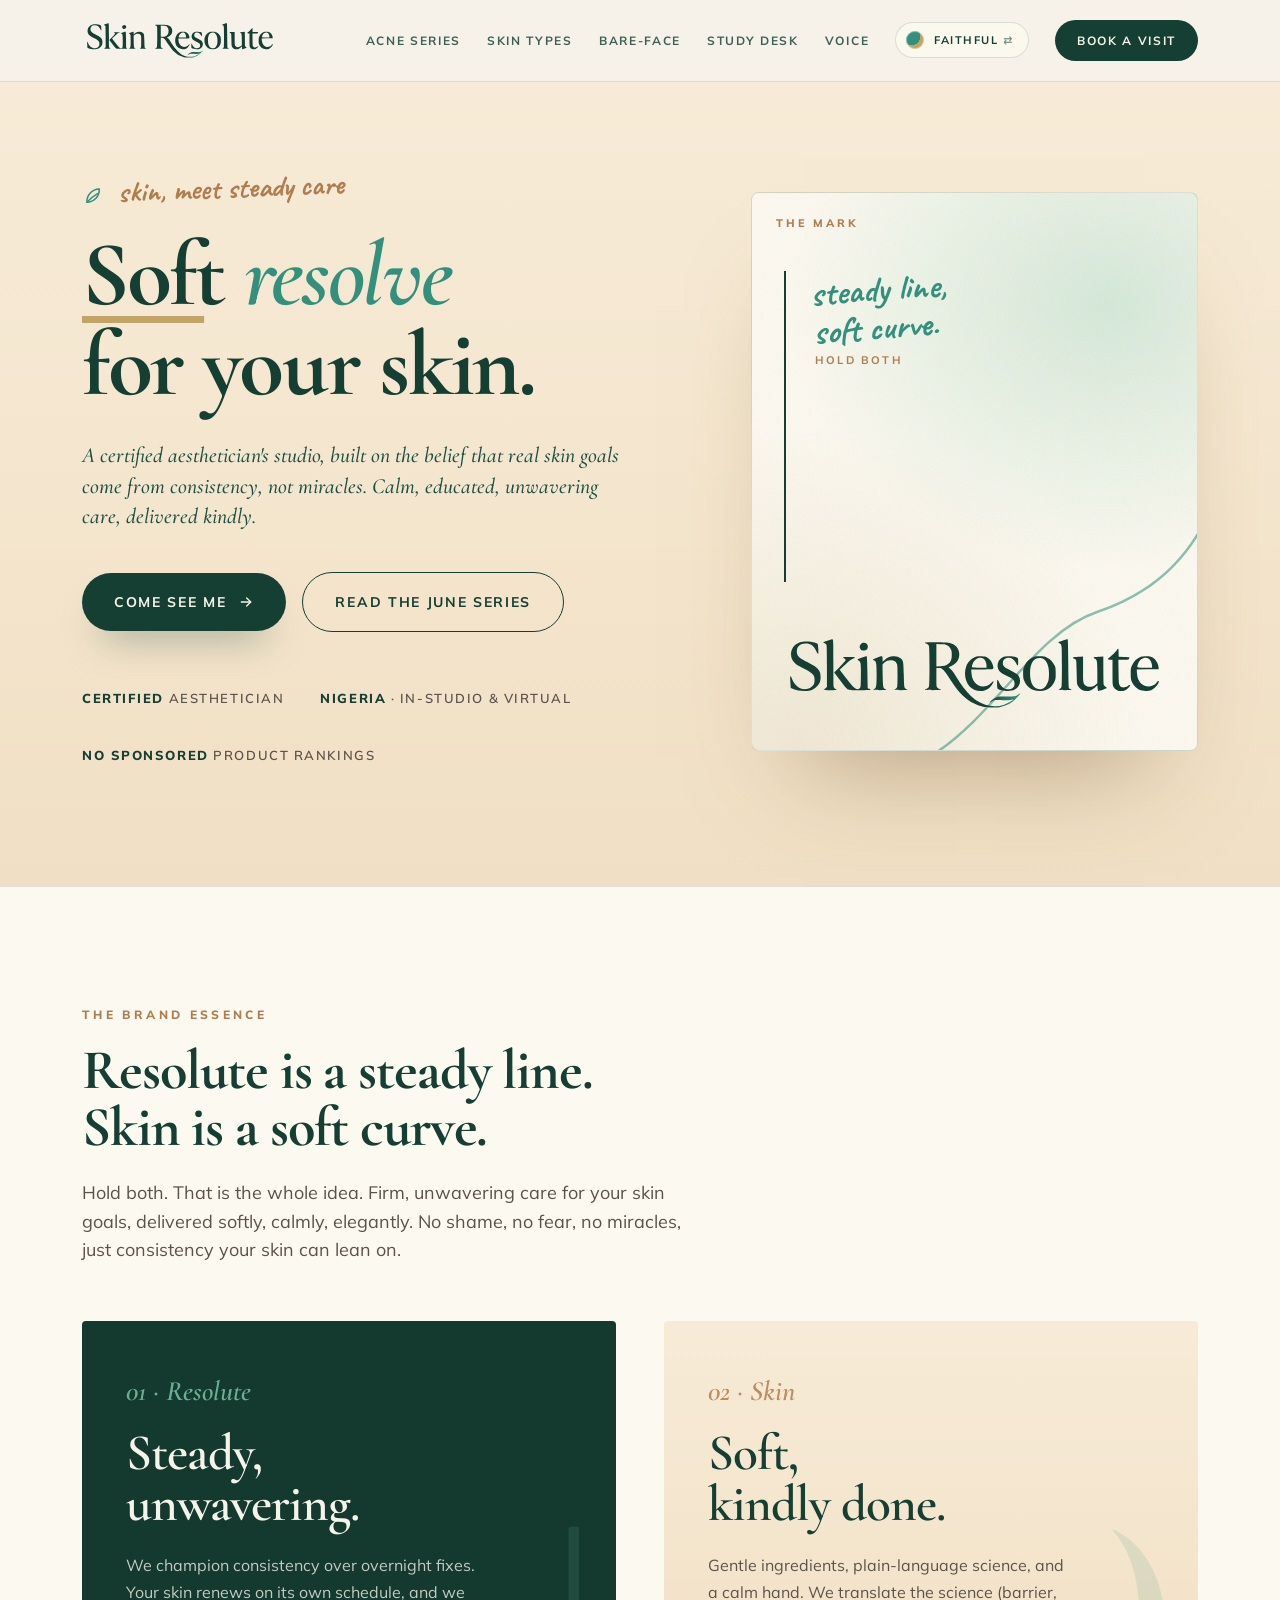
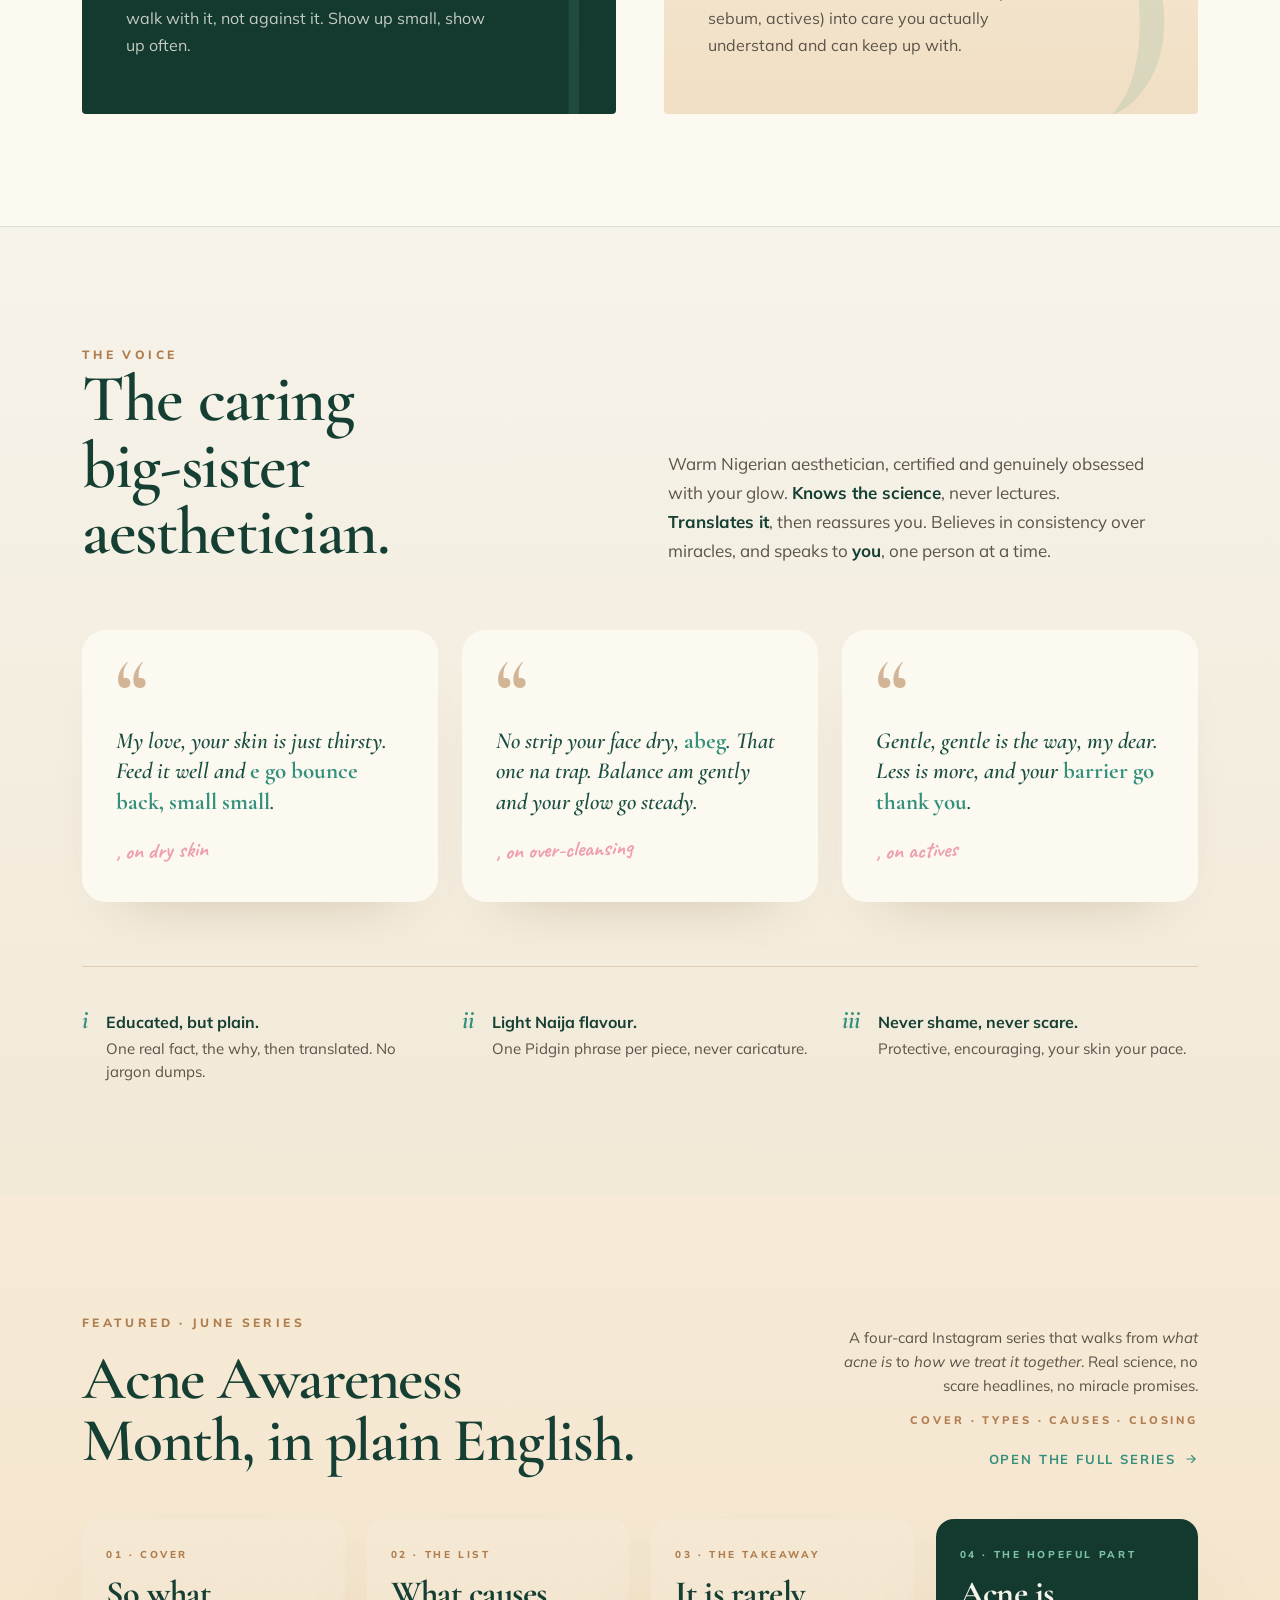
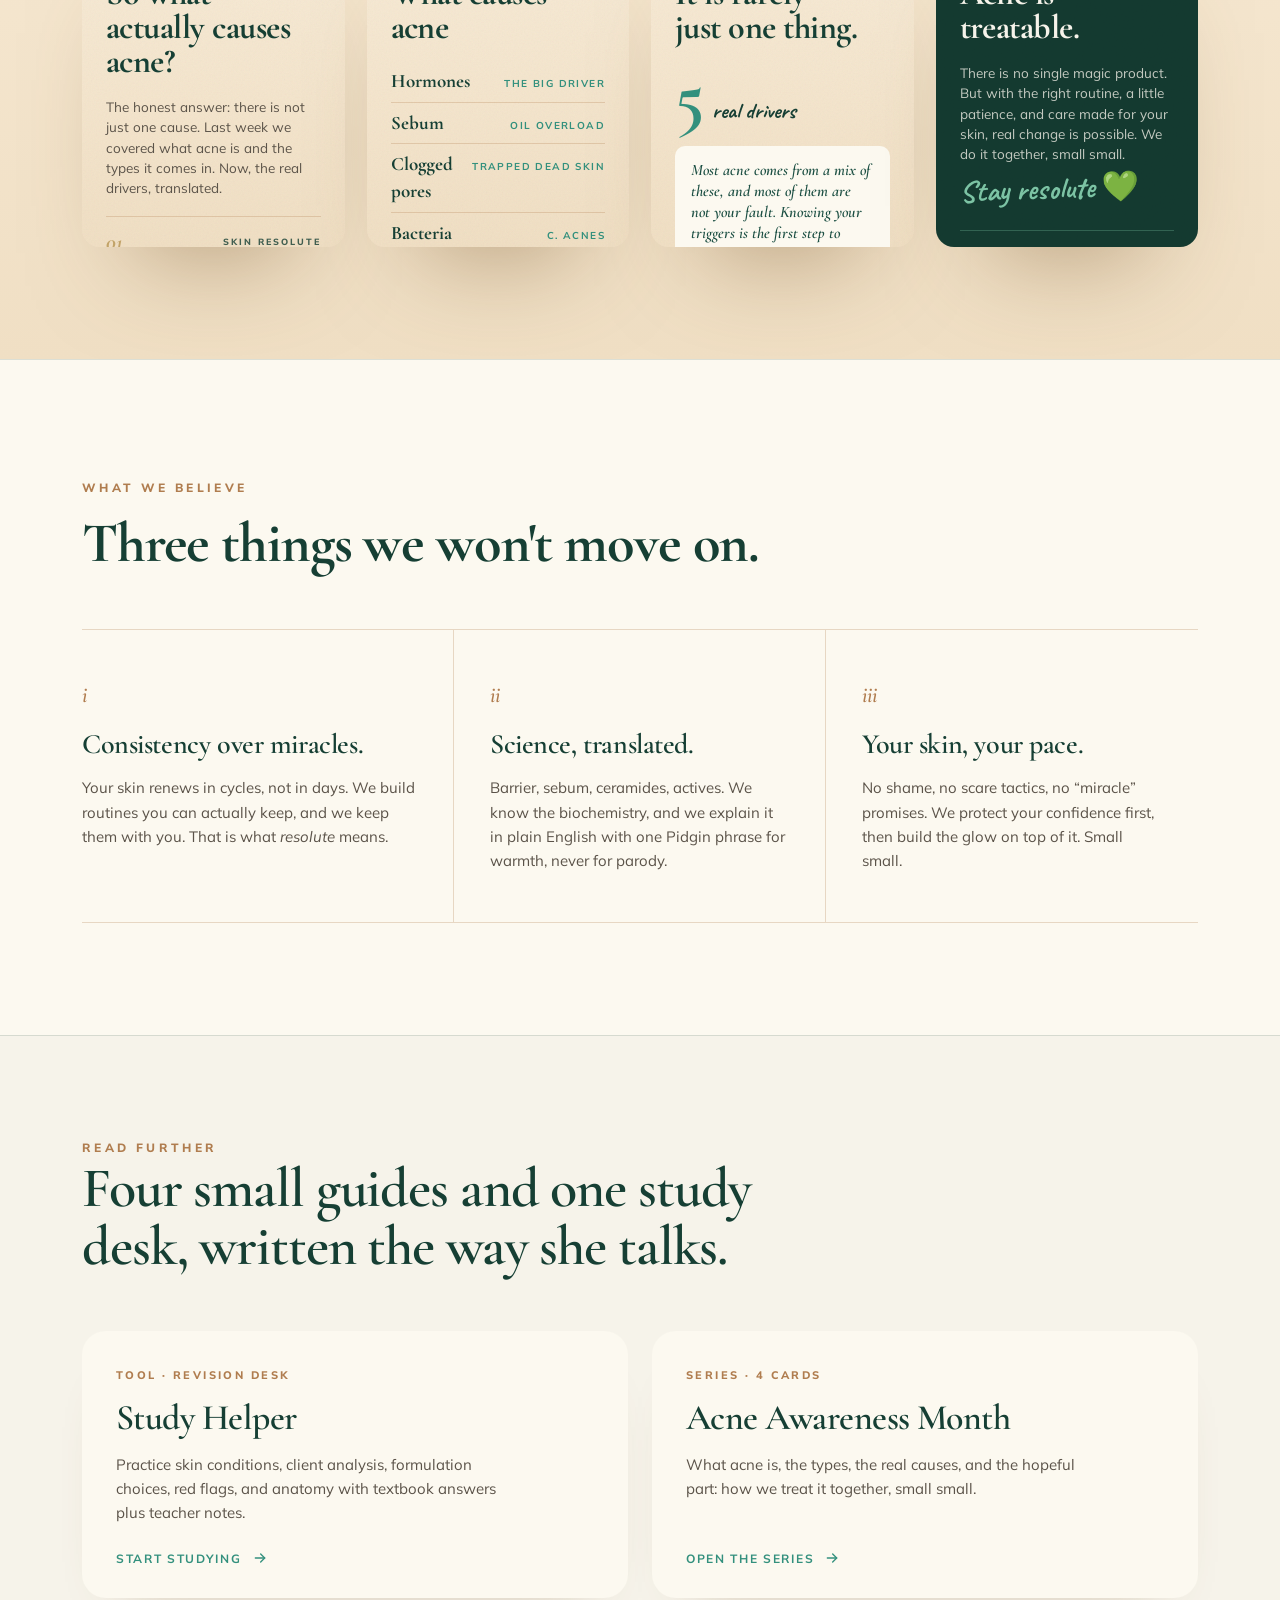
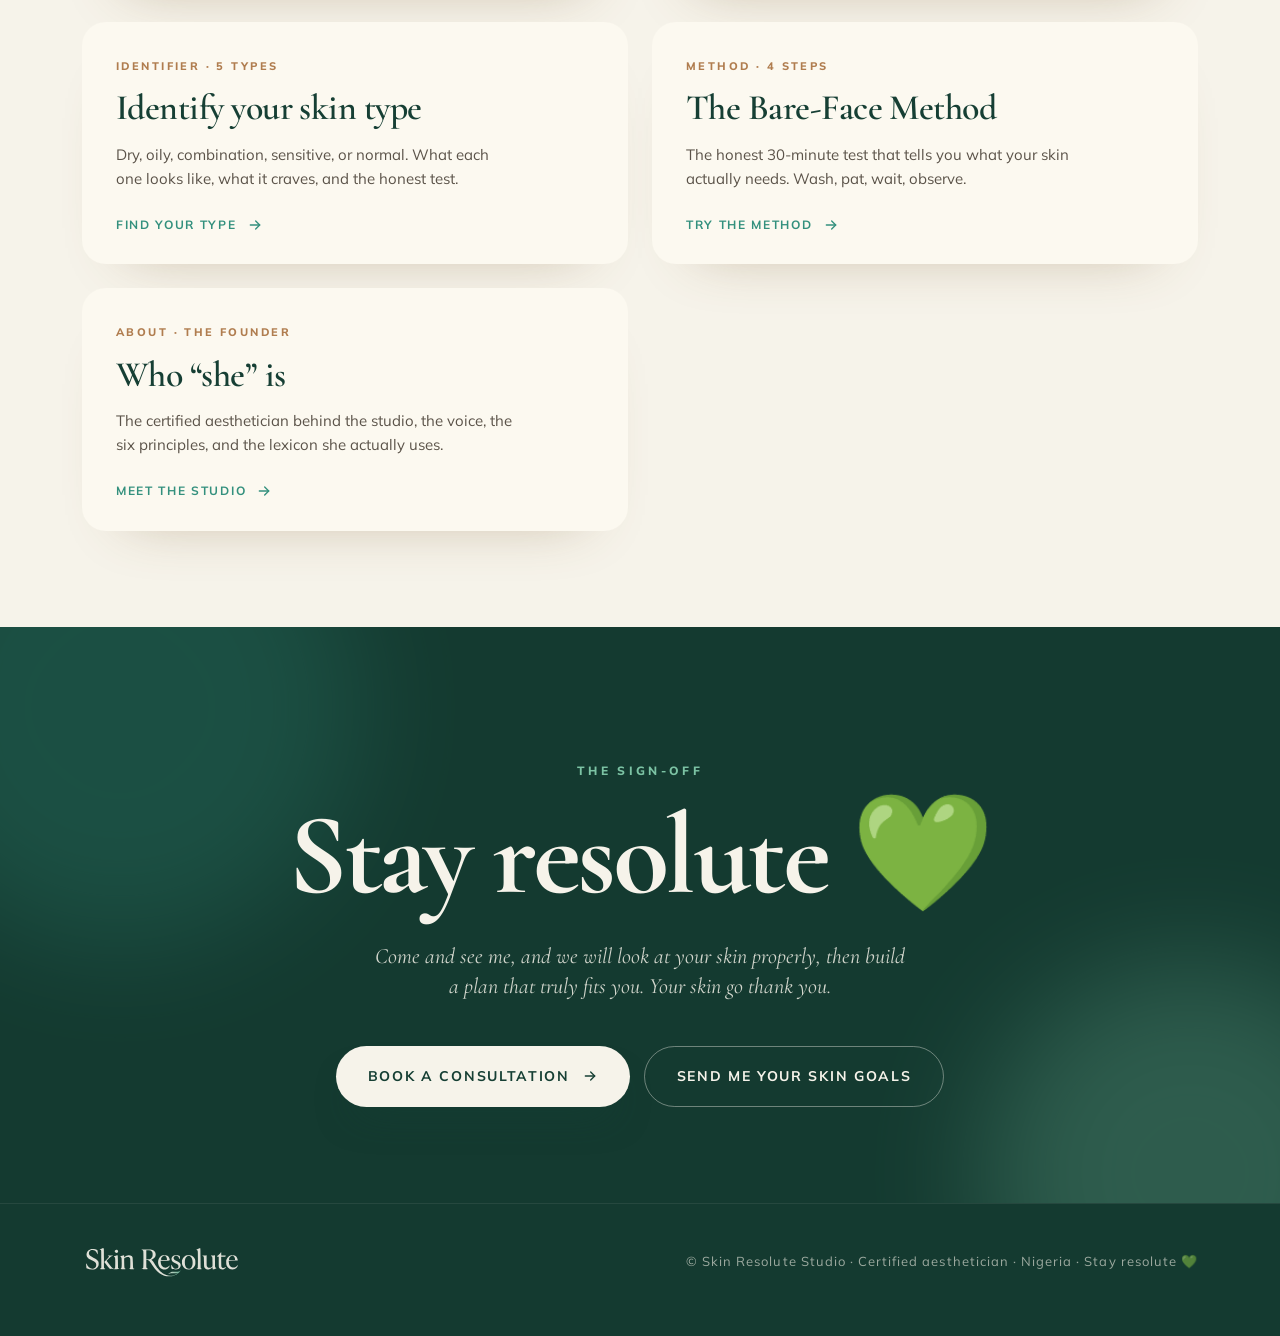
==== index.html @ fc34c2e7 "Initial commit: Skin Resolute site with study helper v2" ====
<!doctype html>
<html lang="en" data-mode="faithful">
<head>
<meta charset="utf-8" />
<meta name="viewport" content="width=device-width, initial-scale=1" />
<title>Skin Resolute — soft resolve for your skin</title>
<meta name="description" content="Skin Resolute is a certified aesthetician's studio: the honest, caring big-sister guide to your skin goals. Consistency over miracles, science translated plainly." />
<!-- No-flash mode restore — must run before paint -->
<script>(function(){try{var m=localStorage.getItem('sr:mode');if(m==='playful'||m==='faithful'){document.documentElement.setAttribute('data-mode',m);}}catch(e){}})();</script>
<link rel="preconnect" href="https://fonts.googleapis.com" />
<link rel="preconnect" href="https://fonts.gstatic.com" crossorigin />
<link href="https://fonts.googleapis.com/css2?family=Cormorant+Garamond:ital,wght@0,500;0,600;0,700;1,500;1,600&family=Mulish:wght@300;400;500;600;700;800&family=Caveat:wght@600;700&family=Quicksand:wght@400;500;600;700&display=swap" rel="stylesheet" />
<link rel="stylesheet" href="theme.css" />
<style>
  /* ============ INDEX — page-specific only ============ */
  .hero{
    padding: 96px 0 120px;
    background: var(--bg-grad);
    overflow: hidden;
  }
  .hero-grid{ display: grid; grid-template-columns: 1.15fr .85fr; gap: 64px; align-items: center; }

  .hero-kicker{
    display: inline-flex; align-items: center; gap: 14px;
    color: var(--accent-2);
    font-family: var(--font-hand); font-weight: 700; font-size: 30px;
    transform: rotate(-2deg); transform-origin: left center;
    margin-bottom: 22px; line-height: 1;
  }
  .hero-kicker .leaf{ display: inline-block; width: 22px; height: 22px; color: var(--accent); }
  .hero h1{
    font-size: clamp(54px, 7.2vw, 104px);
    line-height: .98; letter-spacing: -.025em; font-weight: 700;
  }
  .hero h1 .soft{ font-style: italic; font-weight: 600; color: var(--accent); }
  .hero h1 .line{ display: inline-block; position: relative; }
  .hero h1 .line::after{
    content:""; position: absolute; left: 0; right: 0; bottom: -.04em;
    height: .08em; background: var(--accent-3); transform: scaleX(.86); transform-origin: left;
  }
  .hero .lede{
    margin-top: 30px;
    font-family: var(--font-display); font-style: italic; font-weight: 500;
    font-size: clamp(20px, 1.7vw, 25px); line-height: 1.4;
    color: color-mix(in srgb, var(--fg) 80%, var(--accent));
    max-width: 540px;
  }
  .hero-cta-row{ display: flex; gap: 16px; align-items: center; margin-top: 40px; flex-wrap: wrap; }
  .hero-meta{ margin-top: 56px; display: flex; gap: 36px; align-items: baseline; flex-wrap: wrap; }
  .hero-meta .m{
    font-size: 13px; letter-spacing: .12em; text-transform: uppercase;
    color: var(--muted); font-weight: 600;
  }
  .hero-meta .m b{ color: var(--fg); font-weight: 800; }

  /* hero mark — composed typographic device */
  .hero-mark{
    position: relative; aspect-ratio: 4/5; border-radius: 8px;
    background:
      radial-gradient(120% 80% at 80% 20%, color-mix(in srgb, var(--mint) 30%, transparent), transparent 60%),
      radial-gradient(120% 90% at 10% 100%, color-mix(in srgb, var(--accent-3) 20%, transparent), transparent 65%),
      var(--surface);
    box-shadow: var(--shadow-card);
    overflow: hidden;
    border: 1px solid var(--line);
  }
  .hero-mark .grain-layer{
    position: absolute; inset: 0; opacity: .07; mix-blend-mode: multiply;
    background-image: url("data:image/svg+xml;utf8,<svg xmlns='http://www.w3.org/2000/svg' width='220' height='220'><filter id='n'><feTurbulence type='fractalNoise' baseFrequency='0.9' numOctaves='2' stitchTiles='stitch'/></filter><rect width='220' height='220' filter='url(%23n)'/></svg>");
    background-size: 320px 320px;
  }
  .hero-mark .corner-tag{
    position: absolute; top: 22px; left: 24px;
    font-family: var(--font-body-active); font-weight: 800;
    font-size: 11px; letter-spacing: .26em; text-transform: uppercase; color: var(--accent-2);
  }
  .hero-mark .wordmark{ position: absolute; left: 28px; right: 28px; bottom: 32px; }
  .hero-mark .wordmark svg{ width: 100%; height: auto; display: block; }
  .hero-mark .steady{
    position: absolute; left: 32px; top: 78px; bottom: 168px;
    width: 2px; background: var(--fg); transform-origin: top center;
  }
  .hero-mark .curve{
    position: absolute; right: -40px; top: 50%;
    width: 320px; height: 320px; color: var(--accent); opacity: .55;
  }
  .hero-mark .curve svg{ width: 100%; height: 100%; display: block; }
  .hero-mark .pin{
    position: absolute; top: 78px; left: 60px;
    font-family: var(--font-hand); font-weight: 700; font-size: 36px;
    color: var(--accent); transform: rotate(-4deg); line-height: 1.05; max-width: 220px;
  }
  .hero-mark .pin small{
    display: block;
    font-family: var(--font-body-active); font-weight: 700;
    font-size: 11px; letter-spacing: .2em; text-transform: uppercase;
    color: var(--accent-2); transform: rotate(4deg); margin-top: 8px;
  }

  /* Essence / Soft resolve */
  .resolve{ background: var(--surface); border-top: 1px solid var(--line); border-bottom: 1px solid var(--line); }
  .resolve-grid{ display: grid; grid-template-columns: 1fr 1fr; gap: 48px; margin-top: 56px; }
  .resolve-card{ padding: 48px 44px 56px; border-radius: 4px; position: relative; overflow: hidden; }
  .resolve-card.r-steady{ background: var(--dark); color: var(--bg); }
  .resolve-card.r-soft{ background: var(--bg-grad); color: var(--fg); }
  .resolve-card .num{
    font-family: var(--font-display); font-weight: 600; font-style: italic;
    font-size: 28px; opacity: .85;
  }
  .resolve-card.r-steady .num{ color: var(--mint); }
  .resolve-card.r-soft .num{ color: var(--accent-2); }
  .resolve-card h3{ margin-top: 14px; font-size: clamp(40px, 4vw, 56px); line-height: 1; letter-spacing: -.02em; }
  .resolve-card.r-steady h3{ color: var(--bg); }
  .resolve-card.r-soft h3{ color: var(--fg); }
  .resolve-card p{ margin-top: 22px; font-size: 16px; line-height: 1.65; max-width: 36ch; }
  .resolve-card.r-steady p{ color: color-mix(in srgb, var(--bg) 78%, transparent); }
  .resolve-card.r-soft p{ color: var(--muted); }
  .resolve-card .glyph{
    position: absolute; right: 24px; bottom: 18px;
    font-family: var(--font-display); font-weight: 700;
    font-size: 220px; line-height: .7; opacity: .12;
  }
  .resolve-card.r-steady .glyph{ color: var(--mint); }
  .resolve-card.r-soft .glyph{ color: var(--accent); }

  /* Voice */
  .voice{ background: linear-gradient(180deg, var(--bg) 0%, var(--surface-2) 100%); }
  .voice-head{ display: grid; grid-template-columns: 1fr 1fr; gap: 56px; align-items: end; margin-bottom: 64px; }
  .voice-head h2{ font-size: clamp(40px, 5.2vw, 72px); line-height: 1.0; letter-spacing: -.02em; }
  .voice-head .who{ font-size: 17px; line-height: 1.7; color: var(--muted); max-width: 480px; }
  .voice-head .who b{ color: var(--fg); font-weight: 700; }

  .voice-samples{ display: grid; grid-template-columns: repeat(3, 1fr); gap: 24px; }
  .vcard{
    background: var(--surface); border-radius: var(--radius-l);
    padding: 38px 34px 32px;
    box-shadow: var(--shadow-soft);
    position: relative;
    display: flex; flex-direction: column; gap: 18px;
    min-height: 230px;
  }
  .vcard .qmark{
    font-family: var(--font-display); font-weight: 700;
    font-size: 88px; line-height: .5; height: 40px;
    color: var(--accent-2); opacity: .55;
  }
  .vcard .quote{
    font-family: var(--font-display); font-style: italic; font-weight: 600;
    font-size: 23px; line-height: 1.32;
    color: color-mix(in srgb, var(--fg) 80%, var(--accent));
  }
  .vcard .pidgin{ color: var(--accent); font-style: normal; font-weight: 700; }
  .vcard .who-at{
    font-family: var(--font-hand); font-weight: 700; font-size: 22px;
    color: var(--rose); margin-top: auto;
    transform: rotate(-2deg); transform-origin: left center; display: inline-block;
  }

  .voice-principles{
    margin-top: 64px;
    display: grid; grid-template-columns: repeat(3, 1fr); gap: 24px;
    padding-top: 40px; border-top: 1px solid var(--line-warm);
  }
  .vp{ display: flex; gap: 18px; align-items: baseline; }
  .vp .n{
    font-family: var(--font-display); font-weight: 700; font-style: italic;
    font-size: 26px; color: var(--accent); line-height: 1; flex: none;
  }
  .vp .t{ font-size: 15px; line-height: 1.5; color: var(--muted); }
  .vp .t b{ color: var(--fg); font-weight: 700; display: block; margin-bottom: 4px; font-size: 16px; }

  /* Featured series */
  .series{ background: var(--bg-grad); }
  .series-head{ display: flex; justify-content: space-between; align-items: end; gap: 32px; margin-bottom: 48px; flex-wrap: wrap; }
  .series-head .left h2{ font-size: clamp(38px, 4.8vw, 64px); line-height: 1; letter-spacing: -.02em; margin-top: 14px; }
  .series-head .right{ max-width: 380px; text-align: right; }
  .series-head .right p{ font-size: 15px; line-height: 1.6; color: var(--muted); }
  .series-head .right .tag{
    display: inline-block; margin-top: 14px;
    font-family: var(--font-body-active); font-weight: 800;
    font-size: 11px; letter-spacing: .26em; text-transform: uppercase; color: var(--accent-2);
  }
  .series-head .right .cta-link{
    display: inline-flex; align-items: center; gap: 8px;
    margin-top: 18px;
    color: var(--accent); font-weight: 700; font-size: 13px;
    letter-spacing: .14em; text-transform: uppercase;
  }
  .series-head .right .cta-link svg{ width: 14px; height: 14px; }

  .series-rail{ display: grid; grid-template-columns: repeat(4, 1fr); gap: 22px; }
  .pcard{
    aspect-ratio: 4/5;
    border-radius: var(--radius-card); overflow: hidden; position: relative;
    box-shadow: var(--shadow-card);
    background: var(--bg-grad);
    display: flex; flex-direction: column;
    padding: 28px 24px 24px;
    transition: transform .25s ease, box-shadow .25s ease;
  }
  .pcard:hover{ transform: translateY(-4px); }
  .pcard .grain-layer{
    position: absolute; inset: 0; opacity: .06; mix-blend-mode: multiply;
    background-image: url("data:image/svg+xml;utf8,<svg xmlns='http://www.w3.org/2000/svg' width='220' height='220'><filter id='n'><feTurbulence type='fractalNoise' baseFrequency='0.8' numOctaves='2' stitchTiles='stitch'/></filter><rect width='220' height='220' filter='url(%23n)'/></svg>");
    background-size: 280px 280px; pointer-events: none;
  }
  .pcard .p-eyebrow{
    font-family: var(--font-body-active); font-weight: 800;
    font-size: 10px; letter-spacing: .26em; text-transform: uppercase; color: var(--accent-2);
    position: relative;
  }
  .pcard .p-title{
    font-family: var(--font-display); font-weight: 700;
    font-size: 34px; line-height: 1.0; color: var(--fg);
    margin-top: 14px; letter-spacing: -.015em; position: relative;
  }
  .pcard .p-body{
    font-family: var(--font-body-active); font-weight: 400;
    font-size: 13.5px; line-height: 1.5; color: var(--muted);
    margin-top: 18px; position: relative; flex: 1;
  }
  .pcard .p-list{ list-style: none; padding: 0; margin: 16px 0 0; position: relative; }
  .pcard .p-list li{
    font-family: var(--font-display); font-weight: 700;
    font-size: 19px; line-height: 1.4; color: var(--fg);
    padding: 7px 0; border-bottom: 1px solid var(--line-warm);
    display: flex; justify-content: space-between; align-items: baseline; gap: 8px;
  }
  .pcard .p-list li:last-child{ border-bottom: 0; }
  .pcard .p-list li small{
    font-family: var(--font-body-active); font-weight: 700;
    font-size: 10px; letter-spacing: .14em; text-transform: uppercase;
    color: var(--accent); white-space: nowrap;
  }
  .pcard .p-foot{
    margin-top: 18px; padding-top: 14px; border-top: 1px solid var(--line-warm);
    display: flex; justify-content: space-between; align-items: center;
    position: relative; gap: 8px;
  }
  .pcard .p-foot .num{
    font-family: var(--font-display); font-weight: 700; font-style: italic;
    font-size: 22px; color: var(--accent-3); line-height: 1;
  }
  .pcard .p-foot .brand-mini{
    font-family: var(--font-body-active); font-weight: 800;
    font-size: 9px; letter-spacing: .22em; text-transform: uppercase;
    color: var(--fg); opacity: .8;
  }
  .pcard.p-stat .p-stat-row{ display: flex; align-items: baseline; gap: 10px; margin-top: 18px; position: relative; }
  .pcard.p-stat .p-big{
    font-family: var(--font-display); font-weight: 700;
    font-size: 72px; line-height: .9; color: var(--accent); letter-spacing: -.03em;
  }
  .pcard.p-stat .p-unit{
    font-family: var(--font-hand); font-weight: 700; font-size: 22px;
    color: var(--fg); line-height: 1;
  }
  .pcard.p-stat .p-quote{
    margin-top: 18px; background: var(--surface); border-radius: 10px; padding: 14px 16px;
    font-family: var(--font-display); font-style: italic; font-weight: 600;
    font-size: 16px; line-height: 1.32;
    color: color-mix(in srgb, var(--fg) 80%, var(--accent));
    position: relative;
  }
  .pcard.p-close{ background: var(--dark); color: var(--bg); }
  .pcard.p-close .p-eyebrow{ color: var(--mint); }
  .pcard.p-close .p-title{ color: var(--bg); }
  .pcard.p-close .p-body{ color: color-mix(in srgb, var(--bg) 78%, transparent); }
  .pcard.p-close .p-hand{
    margin-top: auto; font-family: var(--font-hand); font-weight: 700;
    font-size: 30px; color: var(--mint);
    transform: rotate(-2deg); display: inline-block;
  }
  .pcard.p-close .p-foot{ border-top-color: color-mix(in srgb, var(--mint) 30%, transparent); }
  .pcard.p-close .p-foot .brand-mini{ color: var(--bg); opacity: .9; }
  .pcard.p-close .p-foot .num{ color: var(--mint); }

  .series-cta{
    margin-top: 48px;
    display: flex; justify-content: space-between; align-items: center; gap: 24px; flex-wrap: wrap;
  }
  .series-cta p{
    font-family: var(--font-display); font-style: italic; font-size: 19px;
    color: color-mix(in srgb, var(--fg) 80%, var(--accent));
    max-width: 540px;
  }

  /* Beliefs */
  .beliefs{ background: var(--surface); border-top: 1px solid var(--line); }
  .beliefs-grid{
    display: grid; grid-template-columns: repeat(3, 1fr); gap: 0;
    margin-top: 48px; border-top: 1px solid var(--line-warm);
  }
  .belief{ padding: 48px 36px 48px 0; border-bottom: 1px solid var(--line-warm); position: relative; }
  .belief:not(:last-child){ border-right: 1px solid var(--line-warm); padding-right: 36px; }
  .belief:not(:first-child){ padding-left: 36px; }
  .belief .bn{
    font-family: var(--font-display); font-weight: 600; font-style: italic;
    font-size: 22px; color: var(--accent-2);
  }
  .belief h3{ margin-top: 16px; font-size: 28px; line-height: 1.12; letter-spacing: -.015em; }
  .belief p{ margin-top: 16px; font-size: 15px; line-height: 1.62; color: var(--muted); }

  /* Series detail links — the multi-page nav CTA at the bottom */
  .detail-links{
    background: var(--bg);
    border-top: 1px solid var(--line);
    padding: 96px 0;
  }
  .detail-links h2{
    font-size: clamp(36px, 4.4vw, 56px);
    line-height: 1.04; letter-spacing: -.02em;
    max-width: 720px;
  }
  .detail-grid{
    display: grid; grid-template-columns: repeat(2, 1fr);
    gap: 24px; margin-top: 56px;
  }
  .dlink{
    display: flex; flex-direction: column;
    padding: 36px 34px 30px;
    background: var(--surface);
    border-radius: var(--radius-l);
    box-shadow: var(--shadow-soft);
    position: relative;
    transition: transform .2s, box-shadow .2s;
  }
  .dlink:hover{ transform: translateY(-3px); box-shadow: var(--shadow-card); }
  .dlink .d-eyebrow{
    font-family: var(--font-body-active); font-weight: 800;
    font-size: 11px; letter-spacing: .22em; text-transform: uppercase;
    color: var(--accent-2);
  }
  .dlink h3{
    margin-top: 14px;
    font-size: clamp(28px, 2.8vw, 38px);
    line-height: 1.05; letter-spacing: -.015em;
  }
  .dlink p{
    margin-top: 16px;
    font-size: 15px; line-height: 1.6;
    color: var(--muted); max-width: 44ch;
  }
  .dlink .arrow{
    margin-top: auto; padding-top: 24px;
    display: flex; align-items: center; gap: 10px;
    color: var(--accent); font-weight: 700;
    font-size: 12px; letter-spacing: .14em; text-transform: uppercase;
  }
  .dlink .arrow svg{ width: 16px; height: 16px; transition: transform .2s; }
  .dlink:hover .arrow svg{ transform: translateX(4px); }

  @media (max-width: 980px){
    .hero-grid{ grid-template-columns: 1fr; gap: 48px; }
    .hero-mark{ max-width: 480px; }
    .voice-head{ grid-template-columns: 1fr; gap: 28px; }
    .voice-samples{ grid-template-columns: 1fr; }
    .voice-principles{ grid-template-columns: 1fr; gap: 18px; }
    .series-rail{ grid-template-columns: repeat(2, 1fr); }
    .beliefs-grid{ grid-template-columns: 1fr; }
    .belief:not(:last-child){ border-right: 0; border-bottom: 1px solid var(--line-warm); padding-right: 0; }
    .belief:not(:first-child){ padding-left: 0; }
    .resolve-grid{ grid-template-columns: 1fr; gap: 24px; }
    .detail-grid{ grid-template-columns: 1fr; }
  }
  @media (max-width: 620px){
    .hero{ padding: 64px 0 80px; }
    .hero-meta{ gap: 18px; }
    .series-rail{ grid-template-columns: 1fr; }
  }
</style>
</head>
<body>

<header class="top" data-od-id="top-bar">
  <div class="top-row">
    <a href="index.html" class="brand" id="nav-brand" aria-label="Skin Resolute — home"></a>
    <nav class="links" aria-label="Primary">
      <a href="acne-awareness.html">Acne Series</a>
      <a href="skin-types.html">Skin Types</a>
      <a href="bare-face-method.html">Bare-Face</a>
      <a href="study-helper-v2.html">Study Desk</a>
      <a href="voice.html">Voice</a>
      <button type="button" class="mode-toggle" data-od-id="mode-toggle" aria-label="Reading in Faithful mode. Tap to switch.">
        <span class="swatch" aria-hidden="true"></span>
        <span class="label"></span>
      </button>
      <a href="#book" class="nav-cta">Book a visit</a>
    </nav>
  </div>
</header>

<main>

  <!-- ============ HERO ============ -->
  <section class="hero" data-od-id="hero">
    <div class="wrap">
      <div class="hero-grid">
        <div>
          <div class="hero-kicker">
            <span class="leaf" aria-hidden="true">
              <svg viewBox="0 0 24 24" fill="none" stroke="currentColor" stroke-width="1.6" stroke-linecap="round" stroke-linejoin="round">
                <path d="M5 19c0-8 6-14 14-14 0 8-6 14-14 14Z"/>
                <path d="M5 19c4-4 8-7 12-9"/>
              </svg>
            </span>
            skin, meet steady care
          </div>
          <h1>
            <span class="line">Soft</span>
            <span class="soft">resolve</span><br/>
            for your skin.
          </h1>
          <p class="lede">
            A certified aesthetician's studio, built on the belief that real skin
            goals come from consistency, not miracles. Calm, educated, unwavering
            care, delivered kindly.
          </p>
          <div class="hero-cta-row">
            <a href="#book" class="btn btn-primary" data-od-id="hero-cta-primary">
              Come see me
              <svg viewBox="0 0 24 24" fill="none" stroke="currentColor" stroke-width="2" stroke-linecap="round" stroke-linejoin="round"><path d="M5 12h14"/><path d="M13 6l6 6-6 6"/></svg>
            </a>
            <a href="acne-awareness.html" class="btn btn-ghost">Read the June series</a>
          </div>
          <div class="hero-meta">
            <span class="m"><b>Certified</b> aesthetician</span>
            <span class="m"><b>Nigeria</b> · in-studio &amp; virtual</span>
            <span class="m"><b>No sponsored</b> product rankings</span>
          </div>
        </div>

        <div class="hero-mark" data-od-id="hero-mark">
          <div class="grain-layer" aria-hidden="true"></div>
          <span class="corner-tag">The Mark</span>
          <div class="steady" aria-hidden="true"></div>
          <div class="curve" aria-hidden="true">
            <svg viewBox="0 0 320 320" fill="none">
              <path d="M20 280 C 80 240, 120 160, 180 140 S 280 80, 300 20"
                    stroke="currentColor" stroke-width="2.5" stroke-linecap="round"/>
              <circle cx="300" cy="20" r="6" fill="currentColor"/>
            </svg>
          </div>
          <div class="pin">
            steady line,<br/>soft curve.
            <small>hold both</small>
          </div>
          <div class="wordmark" id="hero-wordmark"></div>
        </div>
      </div>
    </div>
  </section>

  <!-- ============ ESSENCE ============ -->
  <section class="resolve" id="essence" data-od-id="essence">
    <div class="wrap">
      <div class="sec-head">
        <span class="eyebrow">The brand essence</span>
        <h2>Resolute is a steady line.<br/>Skin is a soft curve.</h2>
        <p class="lede">
          Hold both. That is the whole idea. Firm, unwavering care for your skin
          goals, delivered softly, calmly, elegantly. No shame, no fear, no
          miracles, just consistency your skin can lean on.
        </p>
      </div>

      <div class="resolve-grid">
        <div class="resolve-card r-steady" data-od-id="essence-resolute">
          <span class="num">01 · Resolute</span>
          <h3>Steady,<br/>unwavering.</h3>
          <p>
            We champion consistency over overnight fixes. Your skin renews on its
            own schedule, and we walk with it, not against it. Show up small,
            show up often.
          </p>
          <span class="glyph" aria-hidden="true">|</span>
        </div>
        <div class="resolve-card r-soft" data-od-id="essence-soft">
          <span class="num">02 · Skin</span>
          <h3>Soft,<br/>kindly done.</h3>
          <p>
            Gentle ingredients, plain-language science, and a calm hand. We
            translate the science (barrier, sebum, actives) into care you
            actually understand and can keep up with.
          </p>
          <span class="glyph" aria-hidden="true">)</span>
        </div>
      </div>
    </div>
  </section>

  <!-- ============ VOICE ============ -->
  <section class="voice" id="voice" data-od-id="voice">
    <div class="wrap">
      <div class="voice-head">
        <div>
          <span class="eyebrow">The voice</span>
          <h2>The caring<br/>big-sister<br/>aesthetician.</h2>
        </div>
        <p class="who">
          Warm Nigerian aesthetician, certified and genuinely obsessed with your
          glow. <b>Knows the science</b>, never lectures. <b>Translates it</b>,
          then reassures you. Believes in consistency over miracles, and speaks
          to <b>you</b>, one person at a time.
        </p>
      </div>

      <div class="voice-samples">
        <article class="vcard" data-od-id="voice-sample-1">
          <div class="qmark" aria-hidden="true">&ldquo;</div>
          <p class="quote">
            My love, your skin is just thirsty. Feed it well and
            <span class="pidgin">e go bounce back, small small</span>.
          </p>
          <span class="who-at">, on dry skin</span>
        </article>

        <article class="vcard" data-od-id="voice-sample-2">
          <div class="qmark" aria-hidden="true">&ldquo;</div>
          <p class="quote">
            No strip your face dry, <span class="pidgin">abeg</span>. That one na
            trap. Balance am gently and your glow go steady.
          </p>
          <span class="who-at">, on over-cleansing</span>
        </article>

        <article class="vcard" data-od-id="voice-sample-3">
          <div class="qmark" aria-hidden="true">&ldquo;</div>
          <p class="quote">
            Gentle, gentle is the way, my dear. Less is more, and your
            <span class="pidgin">barrier go thank you</span>.
          </p>
          <span class="who-at">, on actives</span>
        </article>
      </div>

      <div class="voice-principles">
        <div class="vp">
          <span class="n">i</span>
          <span class="t"><b>Educated, but plain.</b>One real fact, the why, then translated. No jargon dumps.</span>
        </div>
        <div class="vp">
          <span class="n">ii</span>
          <span class="t"><b>Light Naija flavour.</b>One Pidgin phrase per piece, never caricature.</span>
        </div>
        <div class="vp">
          <span class="n">iii</span>
          <span class="t"><b>Never shame, never scare.</b>Protective, encouraging, your skin your pace.</span>
        </div>
      </div>
    </div>
  </section>

  <!-- ============ FEATURED SERIES ============ -->
  <section class="series" id="series" data-od-id="series">
    <div class="wrap">
      <div class="series-head">
        <div class="left">
          <span class="eyebrow">Featured · June series</span>
          <h2>Acne Awareness<br/>Month, in plain English.</h2>
        </div>
        <div class="right">
          <p>
            A four-card Instagram series that walks from <i>what acne is</i> to
            <i>how we treat it together</i>. Real science, no scare headlines,
            no miracle promises.
          </p>
          <span class="tag">Cover · Types · Causes · Closing</span>
          <a href="acne-awareness.html" class="cta-link">
            Open the full series
            <svg viewBox="0 0 24 24" fill="none" stroke="currentColor" stroke-width="2" stroke-linecap="round" stroke-linejoin="round"><path d="M5 12h14"/><path d="M13 6l6 6-6 6"/></svg>
          </a>
        </div>
      </div>

      <div class="series-rail">

        <article class="pcard" data-od-id="series-card-cover">
          <div class="grain-layer" aria-hidden="true"></div>
          <span class="p-eyebrow">01 · Cover</span>
          <h3 class="p-title">So what<br/>actually causes<br/>acne?</h3>
          <p class="p-body">
            The honest answer: there is not just one cause. Last week we covered
            what acne is and the types it comes in. Now, the real drivers,
            translated.
          </p>
          <div class="p-foot">
            <span class="num">01</span>
            <span class="brand-mini">Skin Resolute</span>
          </div>
        </article>

        <article class="pcard" data-od-id="series-card-types">
          <div class="grain-layer" aria-hidden="true"></div>
          <span class="p-eyebrow">02 · The list</span>
          <h3 class="p-title">What causes<br/>acne</h3>
          <ul class="p-list">
            <li>Hormones <small>The big driver</small></li>
            <li>Sebum <small>Oil overload</small></li>
            <li>Clogged pores <small>Trapped dead skin</small></li>
            <li>Bacteria <small>C. acnes</small></li>
            <li>Genes <small>Your baseline</small></li>
          </ul>
          <div class="p-foot">
            <span class="num">02</span>
            <span class="brand-mini">Skin Resolute</span>
          </div>
        </article>

        <article class="pcard p-stat" data-od-id="series-card-stat">
          <div class="grain-layer" aria-hidden="true"></div>
          <span class="p-eyebrow">03 · The takeaway</span>
          <h3 class="p-title">It is rarely<br/>just one thing.</h3>
          <div class="p-stat-row">
            <span class="p-big">5</span>
            <span class="p-unit">real drivers</span>
          </div>
          <p class="p-quote">
            Most acne comes from a mix of these, and most of them are not your
            fault. Knowing your triggers is the first step to calming them.
          </p>
          <div class="p-foot">
            <span class="num">03</span>
            <span class="brand-mini">Skin Resolute</span>
          </div>
        </article>

        <article class="pcard p-close" data-od-id="series-card-close">
          <div class="grain-layer" aria-hidden="true"></div>
          <span class="p-eyebrow">04 · The hopeful part</span>
          <h3 class="p-title">Acne is<br/>treatable.</h3>
          <p class="p-body">
            There is no single magic product. But with the right routine, a
            little patience, and care made for your skin, real change is
            possible. We do it together, small small.
          </p>
          <span class="p-hand">Stay resolute 💚</span>
          <div class="p-foot">
            <span class="num">04</span>
            <span class="brand-mini">Skin Resolute</span>
          </div>
        </article>

      </div>
    </div>
  </section>

  <!-- ============ BELIEFS ============ -->
  <section class="beliefs" id="beliefs" data-od-id="beliefs">
    <div class="wrap">
      <div class="sec-head">
        <span class="eyebrow">What we believe</span>
        <h2>Three things we won't move on.</h2>
      </div>

      <div class="beliefs-grid">
        <article class="belief" data-od-id="belief-consistency">
          <span class="bn">i</span>
          <h3>Consistency over miracles.</h3>
          <p>
            Your skin renews in cycles, not in days. We build routines you can
            actually keep, and we keep them with you. That is what
            <i>resolute</i> means.
          </p>
        </article>
        <article class="belief" data-od-id="belief-science">
          <span class="bn">ii</span>
          <h3>Science, translated.</h3>
          <p>
            Barrier, sebum, ceramides, actives. We know the biochemistry, and we
            explain it in plain English with one Pidgin phrase for warmth, never
            for parody.
          </p>
        </article>
        <article class="belief" data-od-id="belief-pace">
          <span class="bn">iii</span>
          <h3>Your skin, your pace.</h3>
          <p>
            No shame, no scare tactics, no &ldquo;miracle&rdquo; promises. We
            protect your confidence first, then build the glow on top of it.
            Small small.
          </p>
        </article>
      </div>
    </div>
  </section>

  <!-- ============ DETAILS PAGES INDEX ============ -->
  <section class="detail-links" data-od-id="detail-links">
    <div class="wrap">
      <span class="eyebrow">Read further</span>
      <h2>Four small guides and one study desk, written the way she talks.</h2>

      <div class="detail-grid">
        <a class="dlink" href="study-helper-v2.html" data-od-id="link-study-helper">
          <span class="d-eyebrow">Tool · revision desk</span>
          <h3>Study Helper</h3>
          <p>Practice skin conditions, client analysis, formulation choices, red flags, and anatomy with textbook answers plus teacher notes.</p>
          <span class="arrow">Start studying <svg viewBox="0 0 24 24" fill="none" stroke="currentColor" stroke-width="2" stroke-linecap="round" stroke-linejoin="round"><path d="M5 12h14"/><path d="M13 6l6 6-6 6"/></svg></span>
        </a>
        <a class="dlink" href="acne-awareness.html" data-od-id="link-acne">
          <span class="d-eyebrow">Series · 4 cards</span>
          <h3>Acne Awareness Month</h3>
          <p>What acne is, the types, the real causes, and the hopeful part: how we treat it together, small small.</p>
          <span class="arrow">Open the series <svg viewBox="0 0 24 24" fill="none" stroke="currentColor" stroke-width="2" stroke-linecap="round" stroke-linejoin="round"><path d="M5 12h14"/><path d="M13 6l6 6-6 6"/></svg></span>
        </a>
        <a class="dlink" href="skin-types.html" data-od-id="link-types">
          <span class="d-eyebrow">Identifier · 5 types</span>
          <h3>Identify your skin type</h3>
          <p>Dry, oily, combination, sensitive, or normal. What each one looks like, what it craves, and the honest test.</p>
          <span class="arrow">Find your type <svg viewBox="0 0 24 24" fill="none" stroke="currentColor" stroke-width="2" stroke-linecap="round" stroke-linejoin="round"><path d="M5 12h14"/><path d="M13 6l6 6-6 6"/></svg></span>
        </a>
        <a class="dlink" href="bare-face-method.html" data-od-id="link-bareface">
          <span class="d-eyebrow">Method · 4 steps</span>
          <h3>The Bare-Face Method</h3>
          <p>The honest 30-minute test that tells you what your skin actually needs. Wash, pat, wait, observe.</p>
          <span class="arrow">Try the method <svg viewBox="0 0 24 24" fill="none" stroke="currentColor" stroke-width="2" stroke-linecap="round" stroke-linejoin="round"><path d="M5 12h14"/><path d="M13 6l6 6-6 6"/></svg></span>
        </a>
        <a class="dlink" href="voice.html" data-od-id="link-voice">
          <span class="d-eyebrow">About · the founder</span>
          <h3>Who &ldquo;she&rdquo; is</h3>
          <p>The certified aesthetician behind the studio, the voice, the six principles, and the lexicon she actually uses.</p>
          <span class="arrow">Meet the studio <svg viewBox="0 0 24 24" fill="none" stroke="currentColor" stroke-width="2" stroke-linecap="round" stroke-linejoin="round"><path d="M5 12h14"/><path d="M13 6l6 6-6 6"/></svg></span>
        </a>
      </div>
    </div>
  </section>

  <!-- ============ SIGN-OFF ============ -->
  <section class="signoff" id="book" data-od-id="signoff">
    <div class="wrap signoff-inner">
      <span class="eyebrow">The sign-off</span>
      <h2>Stay resolute 💚</h2>
      <p class="lede">
        Come and see me, and we will look at your skin properly, then build a
        plan that truly fits you. Your skin go thank you.
      </p>

      <div class="signoff-cta">
        <a href="#" class="btn btn-primary" data-od-id="signoff-cta-book">
          Book a consultation
          <svg viewBox="0 0 24 24" fill="none" stroke="currentColor" stroke-width="2" stroke-linecap="round" stroke-linejoin="round"><path d="M5 12h14"/><path d="M13 6l6 6-6 6"/></svg>
        </a>
        <a href="#" class="btn btn-ghost">Send me your skin goals</a>
      </div>
    </div>
  </section>

</main>

<footer class="foot" data-od-id="footer">
  <div class="wrap foot-row">
    <span class="brand" id="foot-brand" aria-label="Skin Resolute"></span>
    <span class="copy">© Skin Resolute Studio · Certified aesthetician · Nigeria · Stay resolute 💚</span>
  </div>
</footer>

<script src="logo.js"></script>
<script src="theme.js"></script>
<script>
  (function(){
    if (!window.SkinResoluteLogo) return;
    var nav  = document.getElementById('nav-brand');
    var hero = document.getElementById('hero-wordmark');
    var foot = document.getElementById('foot-brand');
    if (nav)  nav.innerHTML  = window.SkinResoluteLogo({ variant: 'primary', id: 'lg_nav' });
    if (hero) hero.innerHTML = window.SkinResoluteLogo({ variant: 'primary', id: 'lg_hero' });
    if (foot) foot.innerHTML = window.SkinResoluteLogo({ variant: 'cream',   id: 'lg_foot' });
  })();
</script>

</body>
</html>
---- theme.css ----
/* ============================================================
   SKIN RESOLUTE — shared theme system
   Dual-mode: Faithful (default) ⇄ Playful
   Mode is set on <html data-mode="faithful|playful"> by theme.js
   and persisted to localStorage so it survives across pages.
   ============================================================ */

/* ---------- Shared typography (mode-agnostic) ---------- */
:root{
  --font-display: 'Cormorant Garamond', 'Iowan Old Style', Georgia, serif;
  --font-body:    'Mulish', -apple-system, BlinkMacSystemFont, system-ui, sans-serif;
  --font-hand:    'Caveat', 'Bradley Hand', cursive;
  --font-playful: 'Quicksand', -apple-system, BlinkMacSystemFont, system-ui, sans-serif;

  /* Shape tokens — shared */
  --radius-pill: 999px;
  --radius-card: 18px;
  --radius-l: 24px;
  --radius-xl: 46px;

  /* Mode-toggle transition timing — the one signature motion */
  --mode-fade: 320ms cubic-bezier(.4, 0, .2, 1);
}

/* ---------- FAITHFUL (default) ---------- */
html[data-mode="faithful"]{
  --bg:        #F6F3EA;
  --bg-warm:   #F4E5CD;
  --bg-warm-2: #F0DFC4;
  --bg-grad:   linear-gradient(180deg, #F7EBD7 0%, #F4E5CD 55%, #F0DFC4 100%);

  --surface:   #FCF9F0;
  --surface-2: #F2E9D7;

  --fg:        #163F34;
  --fg-2:      #143A30;
  --muted:     #5b5349;
  --muted-2:   #8a7d6a;

  --line:      rgba(22, 63, 52, .14);
  --line-warm: rgba(176, 125, 79, .28);

  --accent:    #33907D;
  --accent-2:  #B07D4F;
  --accent-3:  #C2A368;
  --on-accent: #FCF9F0;

  --dark:      #143A30;
  --dark-2:    #0E2C24;
  --mint:      #7CC3A4;
  --rose:      #EE9FB0;

  --shadow-card: 0 60px 100px -54px rgba(120, 86, 42, .5);
  --shadow-soft: 0 30px 60px -46px rgba(120, 86, 42, .45);
  --shadow-pill: 0 22px 38px -20px rgba(20, 63, 52, .55);

  --font-body-active: var(--font-body);

  /* Tone label for the toggle UI */
  --mode-name: "Faithful";
  --mode-swatch: #33907D;
}

/* ---------- PLAYFUL ---------- */
html[data-mode="playful"]{
  --bg:        #FFF8F3;
  --bg-warm:   #FCE7DC;
  --bg-warm-2: #F8DCE6;
  --bg-grad:   linear-gradient(150deg, #FFF3EA 0%, #FCE7DC 60%, #F8DCE6 100%);

  --surface:   #FFFDFB;
  --surface-2: #F4ECF4;

  --fg:        #1E5C4D;
  --fg-2:      #143F34;
  --muted:     #6B5560;
  --muted-2:   #948390;

  --line:      rgba(80, 60, 70, .14);
  --line-warm: rgba(80, 60, 70, .22);

  --accent:    #EE9FB0;
  --accent-2:  #5FA98F;
  --accent-3:  #F4A593;
  --on-accent: #1E5C4D;

  --dark:      #1E5C4D;
  --dark-2:    #143F34;
  --mint:      #BFE7D2;
  --rose:      #EE9FB0;

  --shadow-card: 0 60px 100px -50px rgba(80, 60, 70, .4);
  --shadow-soft: 0 30px 60px -46px rgba(80, 60, 70, .38);
  --shadow-pill: 0 18px 32px -18px rgba(80, 110, 95, .45);

  /* Playful mode uses Quicksand for body, keeps Cormorant for display,
     leans harder on Caveat for hand accents. */
  --font-body-active: var(--font-playful);

  --mode-name: "Playful";
  --mode-swatch: #EE9FB0;
}

/* ============================================================
   Base — applied to every page
   ============================================================ */
*, *::before, *::after { box-sizing: border-box; }

html {
  scroll-behavior: smooth;
  /* Offset anchor jumps so #book etc. don't hide behind the sticky header. */
  scroll-padding-top: 88px;
  background: var(--bg);
  /* Mode swap signature motion — a quiet cross-fade on bg/color.
     View Transitions API handles the rest from theme.js. */
  transition: background var(--mode-fade);
}

body{
  margin: 0;
  background: var(--bg);
  color: var(--fg);
  font-family: var(--font-body-active);
  font-weight: 400;
  font-size: 17px;
  line-height: 1.6;
  -webkit-font-smoothing: antialiased;
  -moz-osx-font-smoothing: grayscale;
  overflow-x: hidden;
  transition: background var(--mode-fade), color var(--mode-fade);
}

/* Paper grain overlay — fixed across the whole page */
body::before{
  content: "";
  position: fixed;
  inset: 0;
  pointer-events: none;
  z-index: 1;
  opacity: .05;
  mix-blend-mode: multiply;
  background-image: url("data:image/svg+xml;utf8,<svg xmlns='http://www.w3.org/2000/svg' width='220' height='220'><filter id='n'><feTurbulence type='fractalNoise' baseFrequency='0.8' numOctaves='2' stitchTiles='stitch'/></filter><rect width='220' height='220' filter='url(%23n)'/></svg>");
  background-size: 340px 340px;
}
main, header, footer, section { position: relative; z-index: 2; }

/* ---------- Skip link ---------- */
.skip-link{
  position: absolute;
  left: 16px;
  top: -100px;
  z-index: 200;
  background: var(--fg);
  color: var(--bg);
  padding: 12px 22px;
  border-radius: 0 0 var(--radius-pill) var(--radius-pill);
  font-family: var(--font-body-active);
  font-weight: 700;
  font-size: 12px;
  letter-spacing: .14em;
  text-transform: uppercase;
  transition: top .15s ease-out;
}
.skip-link:focus{
  top: 0;
  outline: 2px solid var(--accent);
  outline-offset: 2px;
}

/* ---------- Focus visibility (WCAG 1.4.11, 2.4.7, 2.4.13) ----------
   Every interactive element gets a 2px ring with 3px offset on keyboard
   focus. Ring uses --fg (deep ink) rather than --accent because in
   Playful mode the accent is rose, which lands below the 3:1 UI minimum
   on cream. Mouse clicks suppress the ring via :focus-visible. */
a:focus-visible,
button:focus-visible,
[tabindex]:focus-visible,
input:focus-visible,
select:focus-visible,
textarea:focus-visible,
[role="button"]:focus-visible{
  outline: 2px solid var(--fg);
  outline-offset: 3px;
  border-radius: 4px;
}
/* The mode-toggle already has its own border; tighten the offset so the
   ring reads as enhancement rather than a clash. */
.mode-toggle:focus-visible{ outline-offset: 2px; }
/* Pills look better with the ring hugging the radius. */
.btn:focus-visible,
.nav-cta:focus-visible,
.handle:focus-visible,
.dlink:focus-visible{
  outline-offset: 2px;
}
/* On dark surfaces (signoff / closing), the dark --fg ring disappears.
   Switch to --bg (cream) there for the same perceptual contrast. */
.signoff .btn:focus-visible,
.signoff a:focus-visible,
.closing .btn:focus-visible,
.closing a:focus-visible{
  outline-color: var(--bg);
}
/* Suppress default outline ONLY when focus-visible matches — never blanket. */
a:focus:not(:focus-visible),
button:focus:not(:focus-visible){
  outline: none;
}

/* ---------- Visually-hidden (sr-only) ----------
   For headings/labels that exist for AT navigation but not sighted users. */
.sr-only{
  position: absolute;
  width: 1px; height: 1px;
  padding: 0; margin: -1px;
  overflow: hidden;
  clip: rect(0, 0, 0, 0);
  white-space: nowrap;
  border: 0;
}

/* ---------- Type primitives ---------- */
h1, h2, h3, h4 {
  font-family: var(--font-display);
  font-weight: 600;
  color: var(--fg);
  margin: 0;
  letter-spacing: -.01em;
}
h1 { font-weight: 700; }
p  { margin: 0; }
a  { color: inherit; text-decoration: none; }

.eyebrow{
  font-family: var(--font-body-active);
  font-weight: 800;
  font-size: 12px;
  letter-spacing: .28em;
  text-transform: uppercase;
  color: var(--accent-2);
}
html[data-mode="playful"] .eyebrow{
  font-family: var(--font-hand);
  font-weight: 700;
  font-size: 26px;
  letter-spacing: 0;
  text-transform: none;
  color: var(--accent-2);
  transform: rotate(-2deg);
  display: inline-block;
}
.hand{ font-family: var(--font-hand); font-weight: 700; }

/* ---------- Layout primitives ---------- */
.wrap{ max-width: 1180px; margin: 0 auto; padding: 0 32px; }
.wrap-narrow{ max-width: 760px; margin: 0 auto; padding: 0 32px; }
section{ padding: 112px 0; }

/* ---------- Buttons ---------- */
.btn{
  display: inline-flex;
  align-items: center;
  gap: 12px;
  padding: 18px 32px;
  border-radius: var(--radius-pill);
  font-family: var(--font-body-active);
  font-weight: 700;
  font-size: 14px;
  letter-spacing: .12em;
  text-transform: uppercase;
  cursor: pointer;
  border: 0;
  transition: transform .15s, box-shadow .2s, background .15s, color .15s;
}
.btn-primary{
  background: var(--fg);
  color: var(--bg);
  box-shadow: var(--shadow-pill);
}
.btn-primary:hover{ background: var(--accent); transform: translateY(-2px); }
.btn-ghost{
  background: transparent;
  color: var(--fg);
  border: 1.5px solid var(--fg);
}
.btn-ghost:hover{ background: var(--fg); color: var(--bg); }
.btn svg{ width: 16px; height: 16px; }

/* ---------- Section header ---------- */
.sec-head{ margin-bottom: 56px; max-width: 720px; }
.sec-head h2{
  font-size: clamp(36px, 4.4vw, 60px);
  line-height: 1.02;
  letter-spacing: -.02em;
  margin-top: 16px;
  font-weight: 700;
}
.sec-head .lede{
  margin-top: 22px;
  font-size: 18px;
  line-height: 1.6;
  color: var(--muted);
  max-width: 620px;
}

/* ============================================================
   Top bar — shared across all pages
   ============================================================ */
header.top{
  position: sticky;
  top: 0;
  z-index: 50;
  background: color-mix(in srgb, var(--bg) 86%, transparent);
  backdrop-filter: blur(14px) saturate(140%);
  -webkit-backdrop-filter: blur(14px) saturate(140%);
  border-bottom: 1px solid var(--line);
  transition: background var(--mode-fade), border-color var(--mode-fade);
}
.top-row{
  display: flex;
  align-items: center;
  justify-content: space-between;
  padding: 18px 32px;
  max-width: 1180px;
  margin: 0 auto;
  gap: 24px;
}
.brand{ display: inline-block; width: 196px; line-height: 0; }
.brand svg{ display: block; width: 100%; height: auto; }

nav.links{ display: flex; gap: 26px; align-items: center; }
nav.links a{
  font-family: var(--font-body-active);
  font-size: 12px;
  font-weight: 700;
  letter-spacing: .14em;
  text-transform: uppercase;
  color: var(--fg);
  opacity: .82;
  transition: opacity .15s, color .15s;
}
nav.links a:hover{ opacity: 1; color: var(--accent); }
nav.links a.active{ color: var(--accent); opacity: 1; }
nav.links a.active::before{
  content: "";
  display: inline-block;
  width: 6px; height: 6px;
  border-radius: 50%;
  background: var(--accent);
  margin-right: 8px;
  vertical-align: middle;
  transform: translateY(-1px);
}
nav.links a.nav-cta{
  background: var(--fg);
  color: var(--bg);
  padding: 11px 22px;
  border-radius: var(--radius-pill);
  font-size: 12px;
  font-weight: 700;
  letter-spacing: .14em;
  text-transform: uppercase;
  opacity: 1 !important;
  transition: background .15s, transform .15s, color .15s;
}
nav.links a.nav-cta:hover{ background: var(--accent); color: var(--on-accent); transform: translateY(-1px); }

/* ============================================================
   MODE TOGGLE — the signature interaction
   Framed as "Reader mode," not a designer knob:
   "Read the studio in Faithful (calm cream + teal) or
    Playful (warm pastels + handwritten) — same words."
   ============================================================ */
.mode-toggle{
  display: inline-flex;
  align-items: center;
  gap: 10px;
  padding: 8px 14px 8px 10px;
  border-radius: var(--radius-pill);
  background: color-mix(in srgb, var(--surface) 70%, transparent);
  border: 1px solid var(--line);
  color: var(--fg);
  font-family: var(--font-body-active);
  font-size: 11px;
  font-weight: 700;
  letter-spacing: .14em;
  text-transform: uppercase;
  cursor: pointer;
  transition: background .15s, border-color .15s, transform .15s;
}
.mode-toggle:hover{ transform: translateY(-1px); border-color: var(--accent); }
.mode-toggle .swatch{
  width: 18px; height: 18px;
  border-radius: 50%;
  background:
    radial-gradient(circle at 30% 30%, var(--accent) 0 50%, var(--accent-3) 50% 100%);
  box-shadow: inset 0 0 0 1px rgba(255,255,255,.4);
  flex: none;
  transition: background var(--mode-fade);
}
.mode-toggle .label::before { content: var(--mode-name); }
.mode-toggle .label::after  { content: " ⇄"; opacity: .55; }

/* ============================================================
   Sign-off + footer — shared
   ============================================================ */
.signoff{
  background: var(--dark);
  color: var(--bg);
  padding: 128px 0 96px;
  overflow: hidden;
  position: relative;
  transition: background var(--mode-fade);
}
.signoff::before, .signoff::after{
  content: "";
  position: absolute;
  border-radius: 50%;
  filter: blur(60px);
  opacity: .25;
  pointer-events: none;
}
.signoff::before{ width: 480px; height: 480px; top: -160px; left: -120px; background: var(--accent); }
.signoff::after{ width: 420px; height: 420px; bottom: -180px; right: -120px; background: var(--mint); }
.signoff-inner{ position: relative; text-align: center; }
.signoff .eyebrow{ color: var(--mint); }
html[data-mode="playful"] .signoff .eyebrow{ color: var(--mint); }
.signoff h2{
  color: var(--bg);
  font-size: clamp(60px, 9vw, 132px);
  line-height: .98;
  letter-spacing: -.03em;
  margin-top: 18px;
  font-weight: 700;
}
.signoff .lede{
  margin: 28px auto 0;
  max-width: 540px;
  font-family: var(--font-display);
  font-style: italic;
  font-size: 22px;
  line-height: 1.4;
  color: color-mix(in srgb, var(--bg) 84%, transparent);
}
.signoff-cta{ margin-top: 44px; display: flex; gap: 14px; justify-content: center; flex-wrap: wrap; }
.signoff .btn-primary{ background: var(--bg); color: var(--fg); }
.signoff .btn-primary:hover{ background: var(--mint); color: var(--fg); }
.signoff .btn-ghost{ color: var(--bg); border-color: color-mix(in srgb, var(--bg) 40%, transparent); }
.signoff .btn-ghost:hover{ background: var(--bg); color: var(--fg); border-color: var(--bg); }

footer.foot{
  background: var(--dark);
  color: color-mix(in srgb, var(--bg) 60%, transparent);
  padding: 40px 0 56px;
  border-top: 1px solid color-mix(in srgb, var(--bg) 8%, transparent);
  font-size: 13px;
  transition: background var(--mode-fade);
}
.foot-row{
  display: flex;
  justify-content: space-between;
  align-items: center;
  gap: 24px;
  flex-wrap: wrap;
}
.foot .brand{ width: 160px; opacity: .9; }
.foot .copy{ letter-spacing: .08em; }

/* ============================================================
   View Transitions API — the actual signature motion
   The root cross-fades when the mode flips.
   Browsers without the API get the CSS color transitions above.
   ============================================================ */
@media (prefers-reduced-motion: reduce){
  html, body, * { transition: none !important; }
}
::view-transition-old(root),
::view-transition-new(root){
  animation-duration: var(--mode-fade);
  mix-blend-mode: normal;
}

/* ============================================================
   Responsive
   ============================================================ */
@media (max-width: 980px){
  section{ padding: 88px 0; }
  nav.links{ gap: 18px; }
  nav.links a:not(.nav-cta):not(.mode-toggle){ display: none; }
}
@media (max-width: 620px){
  .wrap, .wrap-narrow{ padding: 0 22px; }
  .top-row{ padding: 14px 22px; gap: 12px; }
  .brand{ width: 150px; }
  nav.links{ gap: 10px; }
  .mode-toggle{ padding: 6px 10px 6px 8px; font-size: 10px; }
  .mode-toggle .swatch{ width: 14px; height: 14px; }
  section{ padding: 72px 0; }
  .signoff{ padding: 96px 0 72px; }
}
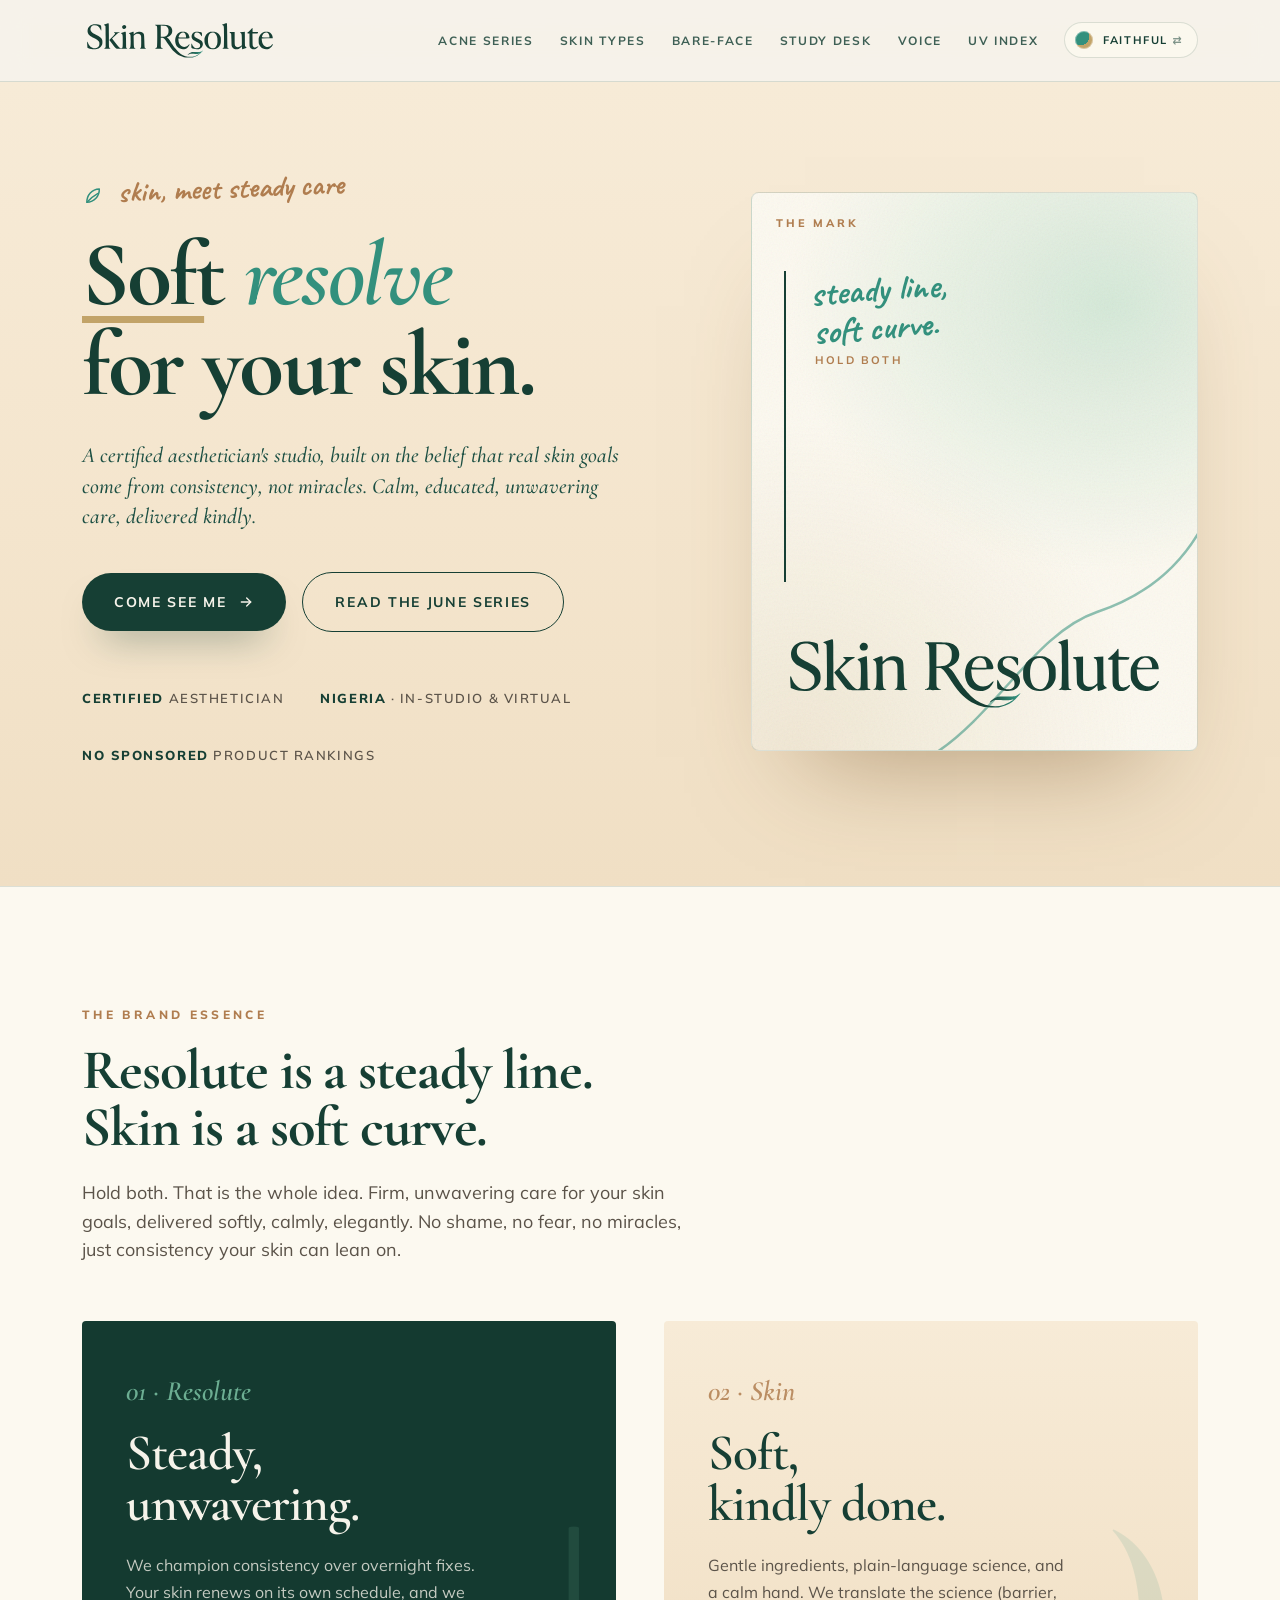
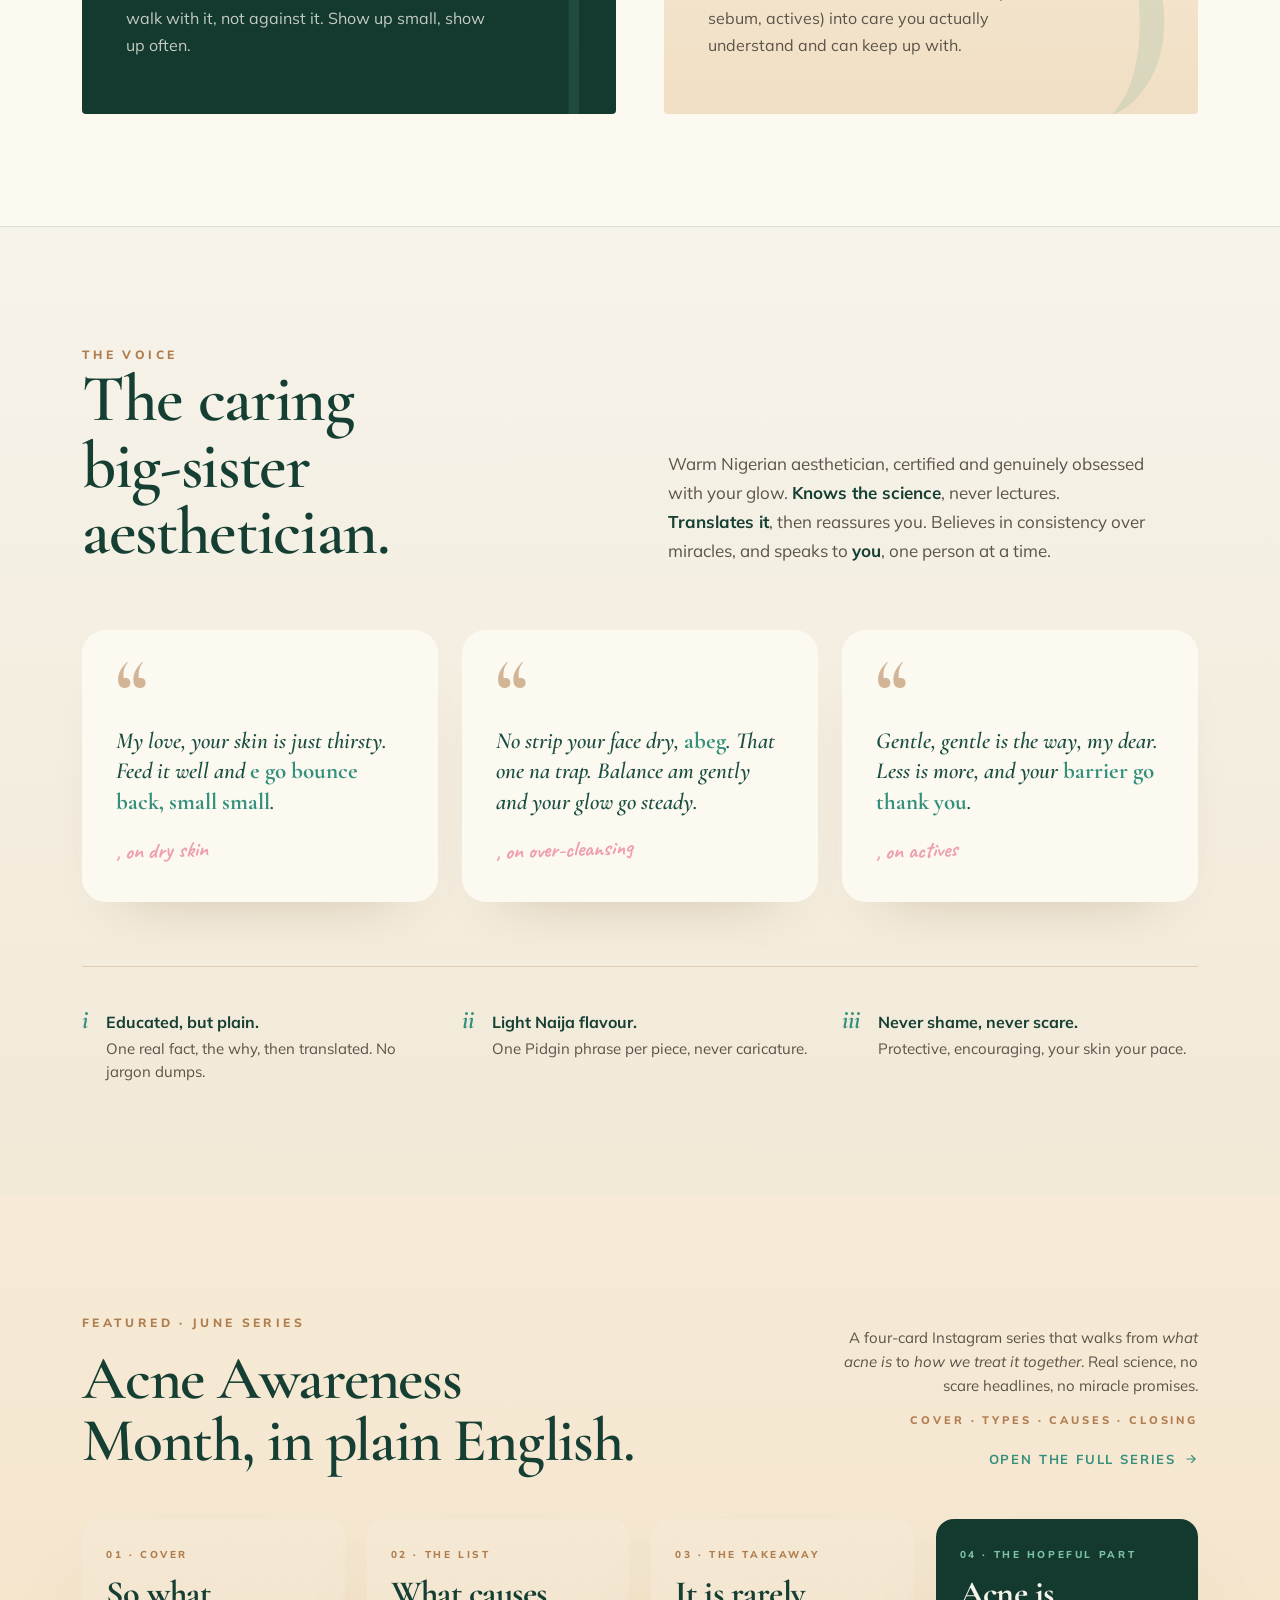
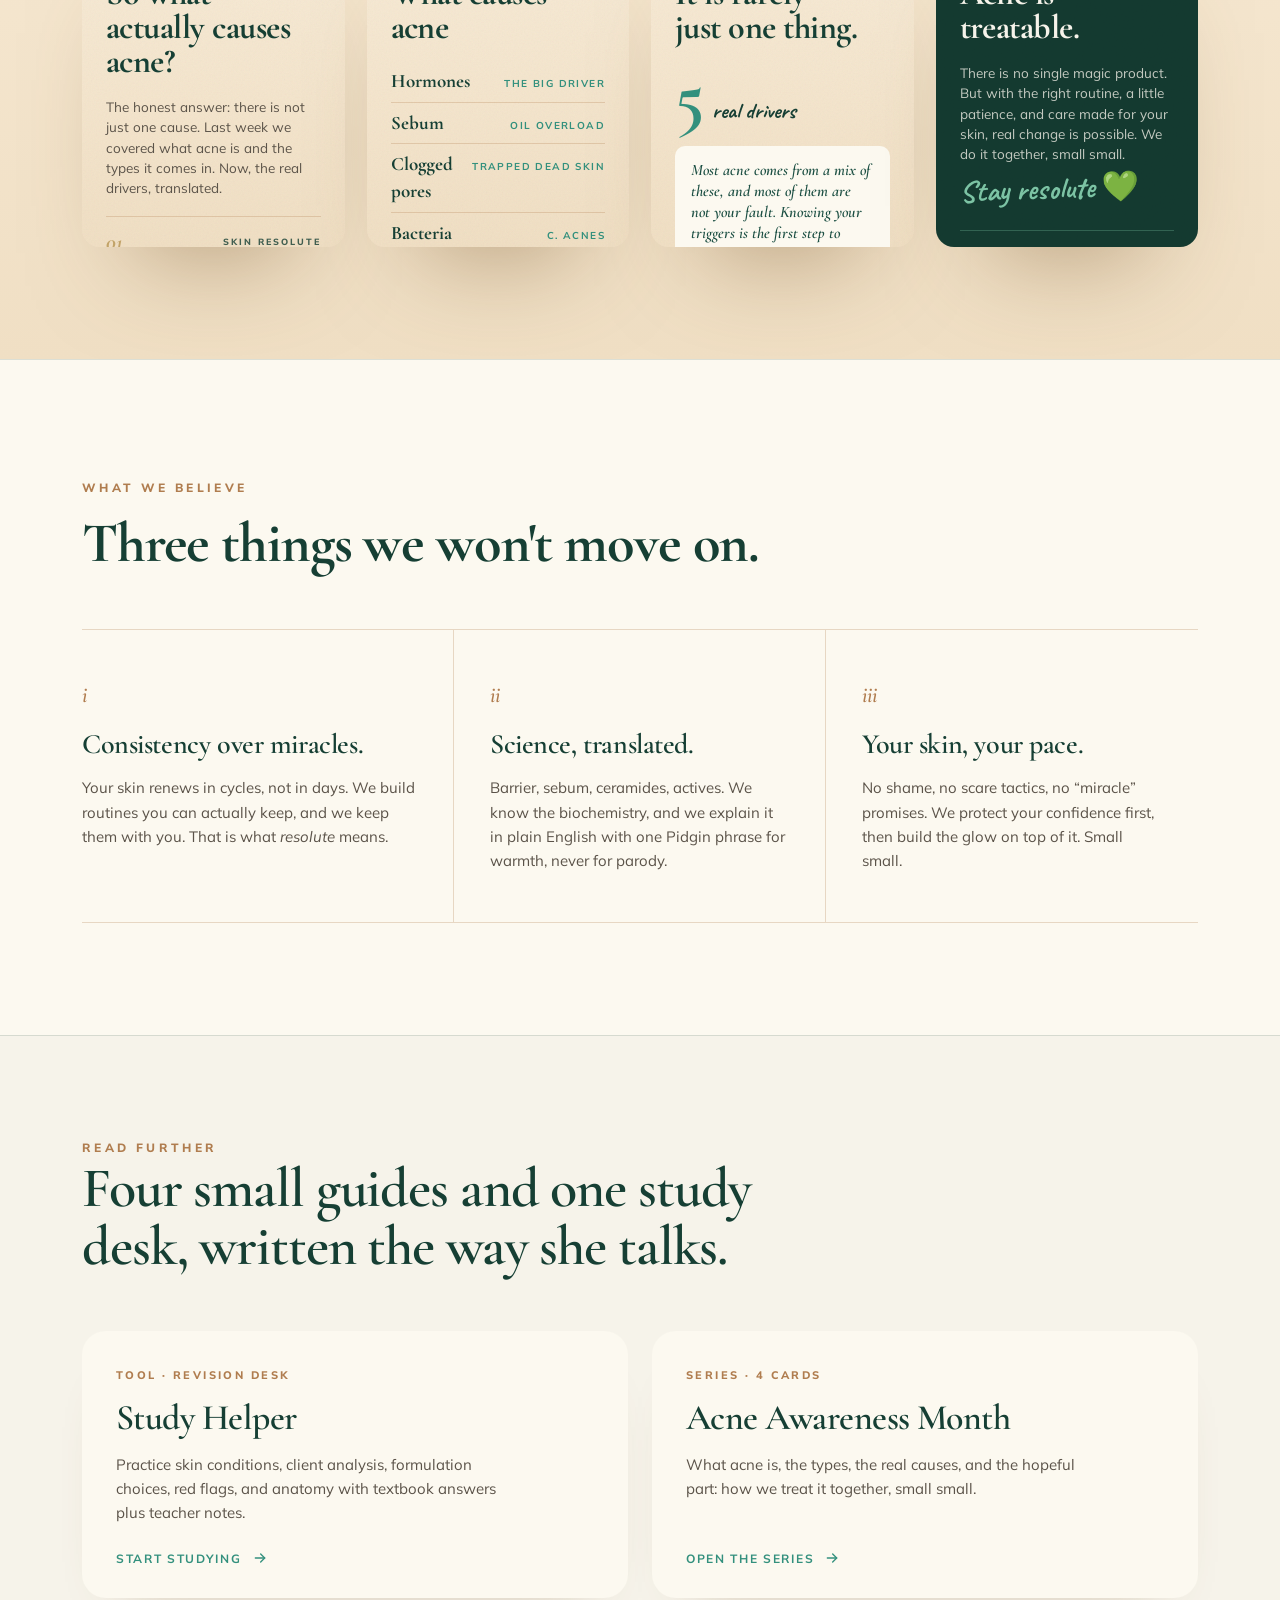
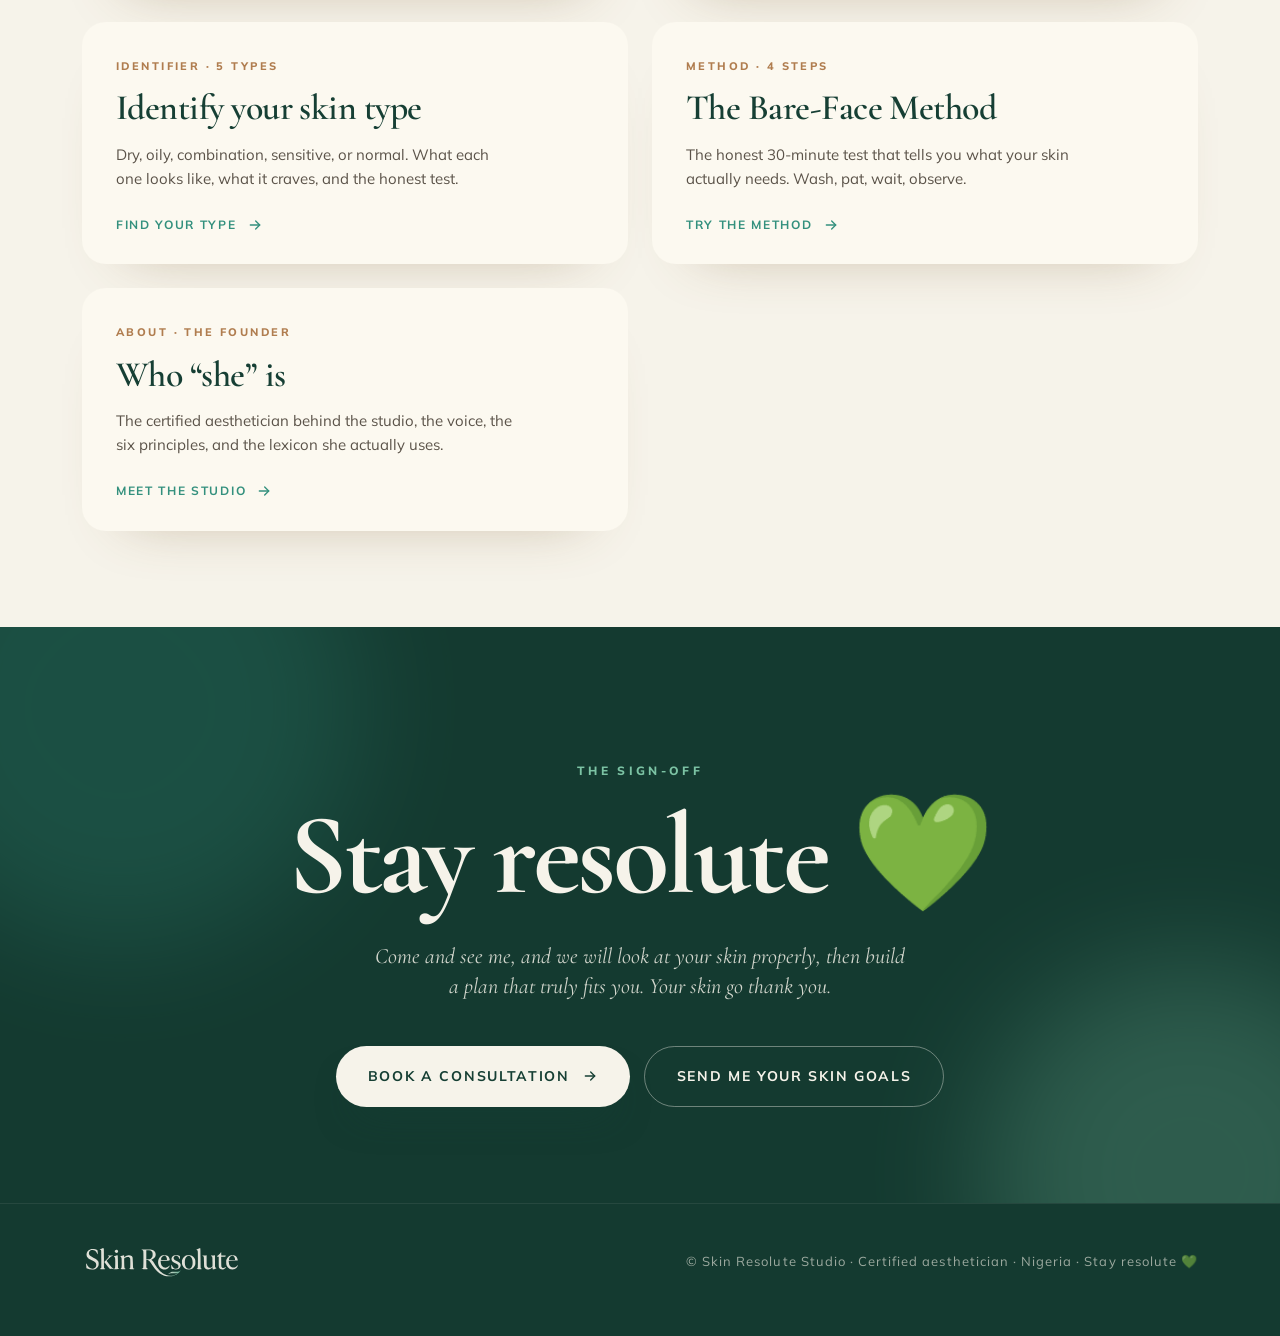
==== commit 2d0e946b: "feat: mobile nav hamburger, UV Index page, responsive refinements - Add hamburger nav-toggle with CS" ====
--- a/index.html
+++ b/index.html
@@ -379,13 +379,16 @@
       <a href="acne-awareness.html">Acne Series</a>
       <a href="skin-types.html">Skin Types</a>
       <a href="bare-face-method.html">Bare-Face</a>
-      <a href="study-helper-v2.html">Study Desk</a>
+      <a href="study-helper.html">Study Desk</a>
       <a href="voice.html">Voice</a>
+      <a href="uv-index.html">UV Index</a>
       <button type="button" class="mode-toggle" data-od-id="mode-toggle" aria-label="Reading in Faithful mode. Tap to switch.">
         <span class="swatch" aria-hidden="true"></span>
         <span class="label"></span>
       </button>
-      <a href="#book" class="nav-cta">Book a visit</a>
+      <button type="button" class="nav-toggle" aria-label="Toggle menu" aria-expanded="false">
+        <span class="bar" aria-hidden="true"></span>
+      </button>
     </nav>
   </div>
 </header>
--- a/theme.css
+++ b/theme.css
@@ -483,16 +483,68 @@
 /* ============================================================
    Responsive
    ============================================================ */
+/* ============================================================
+   Mobile nav toggle — hamburger (hidden on desktop)
+   ============================================================ */
+.nav-toggle{
+  display: none;
+  width: 38px; height: 38px;
+  padding: 8px;
+  background: transparent;
+  border: 0;
+  border-radius: 8px;
+  cursor: pointer;
+  flex: none;
+  transition: background .15s;
+}
+.nav-toggle:hover{ background: color-mix(in srgb, var(--fg) 8%, transparent); }
+.nav-toggle .bar{
+  display: block;
+  width: 22px; height: 2px;
+  background: var(--fg);
+  border-radius: 1px;
+  position: relative;
+  transition: background .15s;
+}
+.nav-toggle .bar::before,
+.nav-toggle .bar::after{
+  content: "";
+  position: absolute;
+  left: 0;
+  width: 100%; height: 2px;
+  background: var(--fg);
+  border-radius: 1px;
+  transition: transform .2s, top .2s;
+}
+.nav-toggle .bar::before{ top: -7px; }
+.nav-toggle .bar::after{ top: 7px; }
+/* Open state — hamburger → X */
+nav.links.nav-open .nav-toggle .bar{ background: transparent; }
+nav.links.nav-open .nav-toggle .bar::before{ transform: rotate(45deg); top: 0; }
+nav.links.nav-open .nav-toggle .bar::after{ transform: rotate(-45deg); top: 0; }
+
 @media (max-width: 980px){
   section{ padding: 88px 0; }
-  nav.links{ gap: 18px; }
-  nav.links a:not(.nav-cta):not(.mode-toggle){ display: none; }
+  nav.links{ gap: 14px; }
+  .nav-toggle{ display: inline-flex; align-items: center; justify-content: center; }
+  nav.links a{ display: none; }
+  nav.links.nav-open{ flex-wrap: wrap; }
+  nav.links.nav-open a{
+    display: block;
+    width: 100%;
+    padding: 14px 0;
+    border-top: 1px solid var(--line);
+    text-align: center;
+    font-size: 13px;
+  }
+  nav.links.nav-open a:last-of-type{ border-bottom: 1px solid var(--line); }
+  nav.links.nav-open a.active::before{ display: none; }
 }
 @media (max-width: 620px){
   .wrap, .wrap-narrow{ padding: 0 22px; }
   .top-row{ padding: 14px 22px; gap: 12px; }
   .brand{ width: 150px; }
-  nav.links{ gap: 10px; }
+  nav.links{ gap: 8px; }
   .mode-toggle{ padding: 6px 10px 6px 8px; font-size: 10px; }
   .mode-toggle .swatch{ width: 14px; height: 14px; }
   section{ padding: 72px 0; }
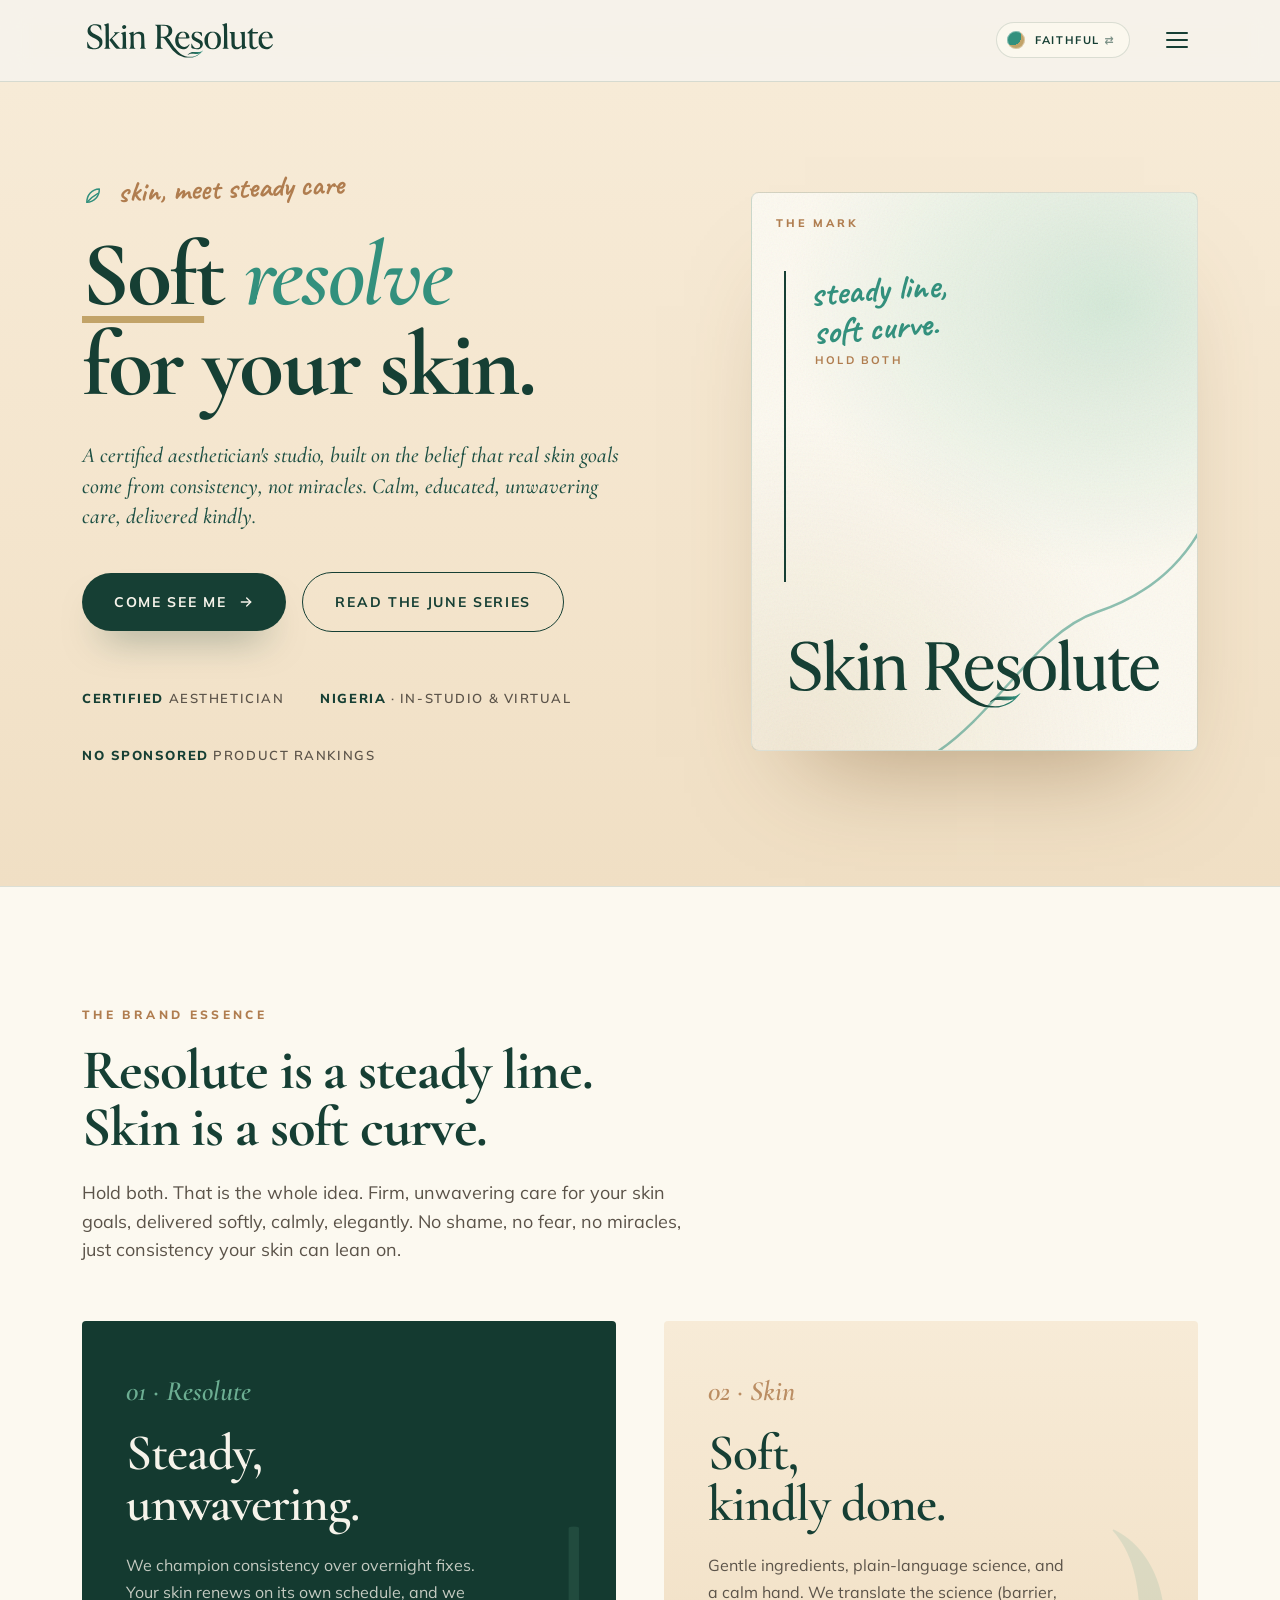
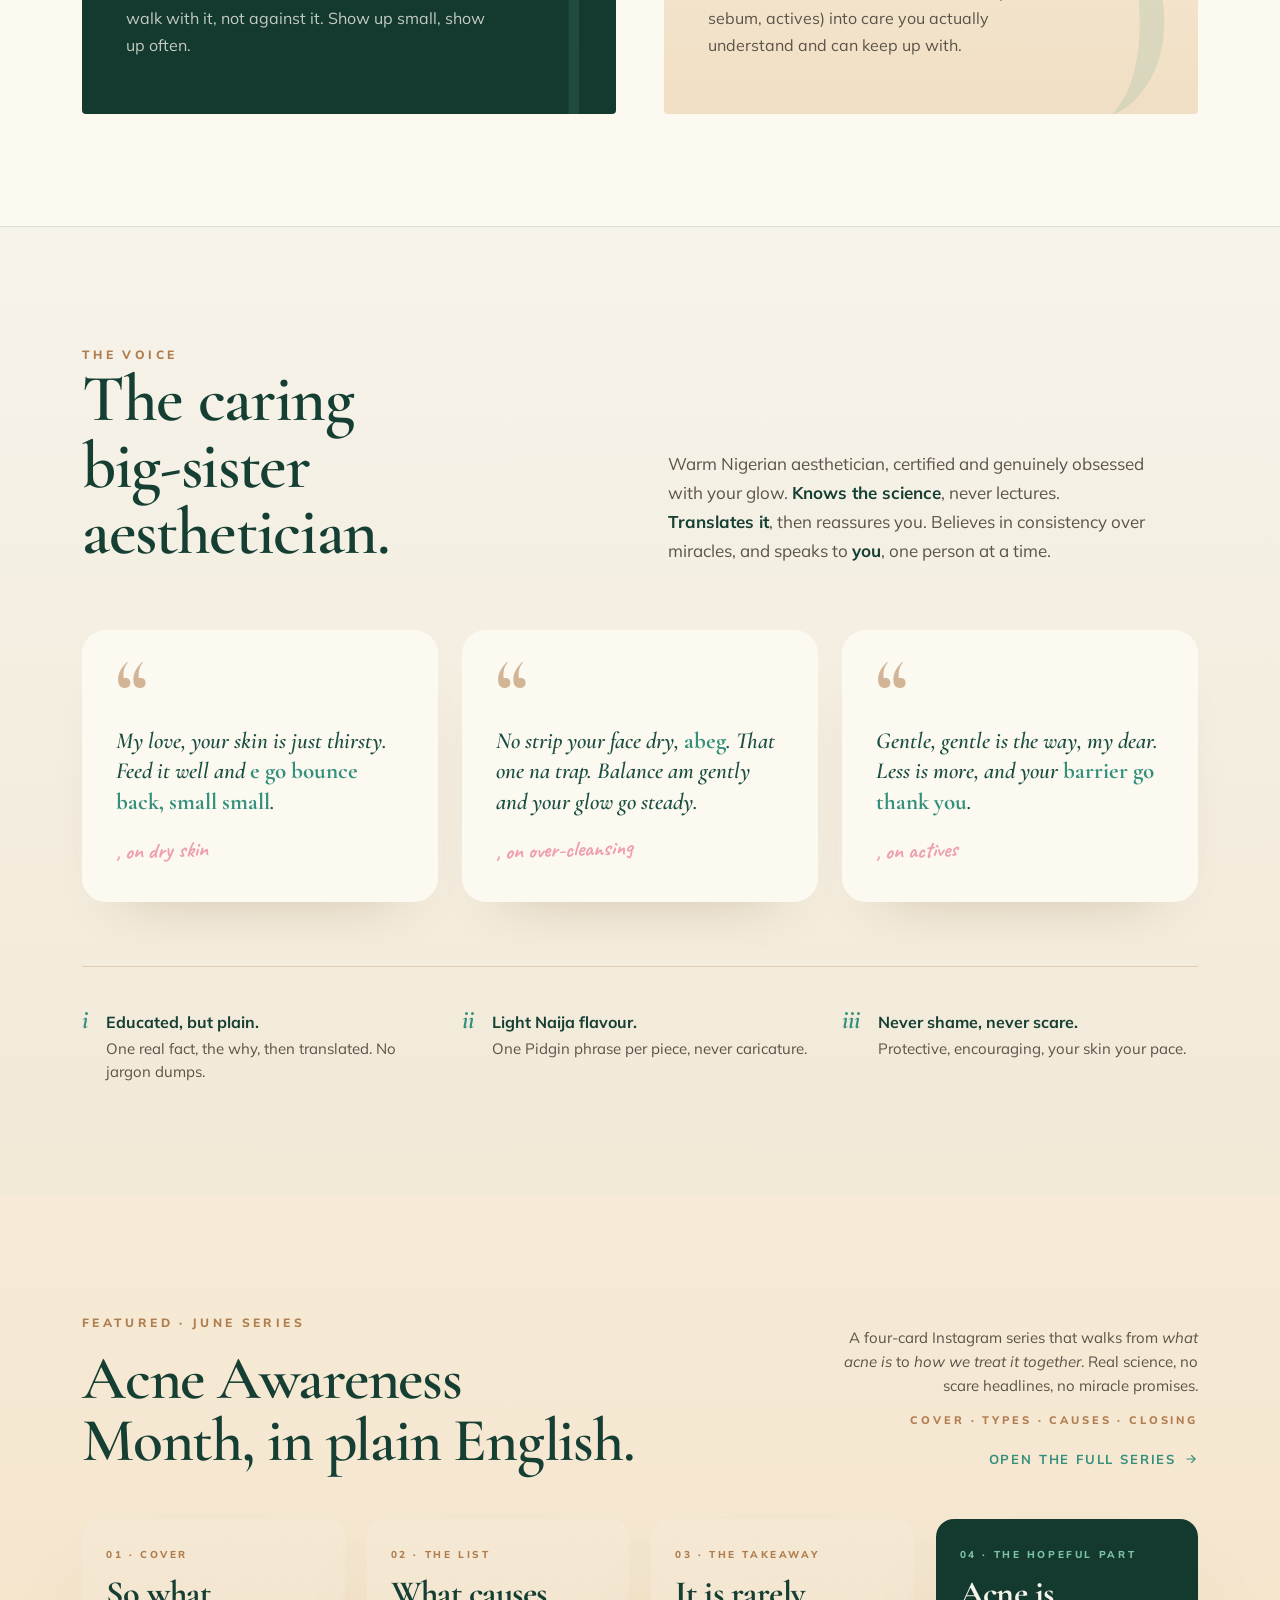
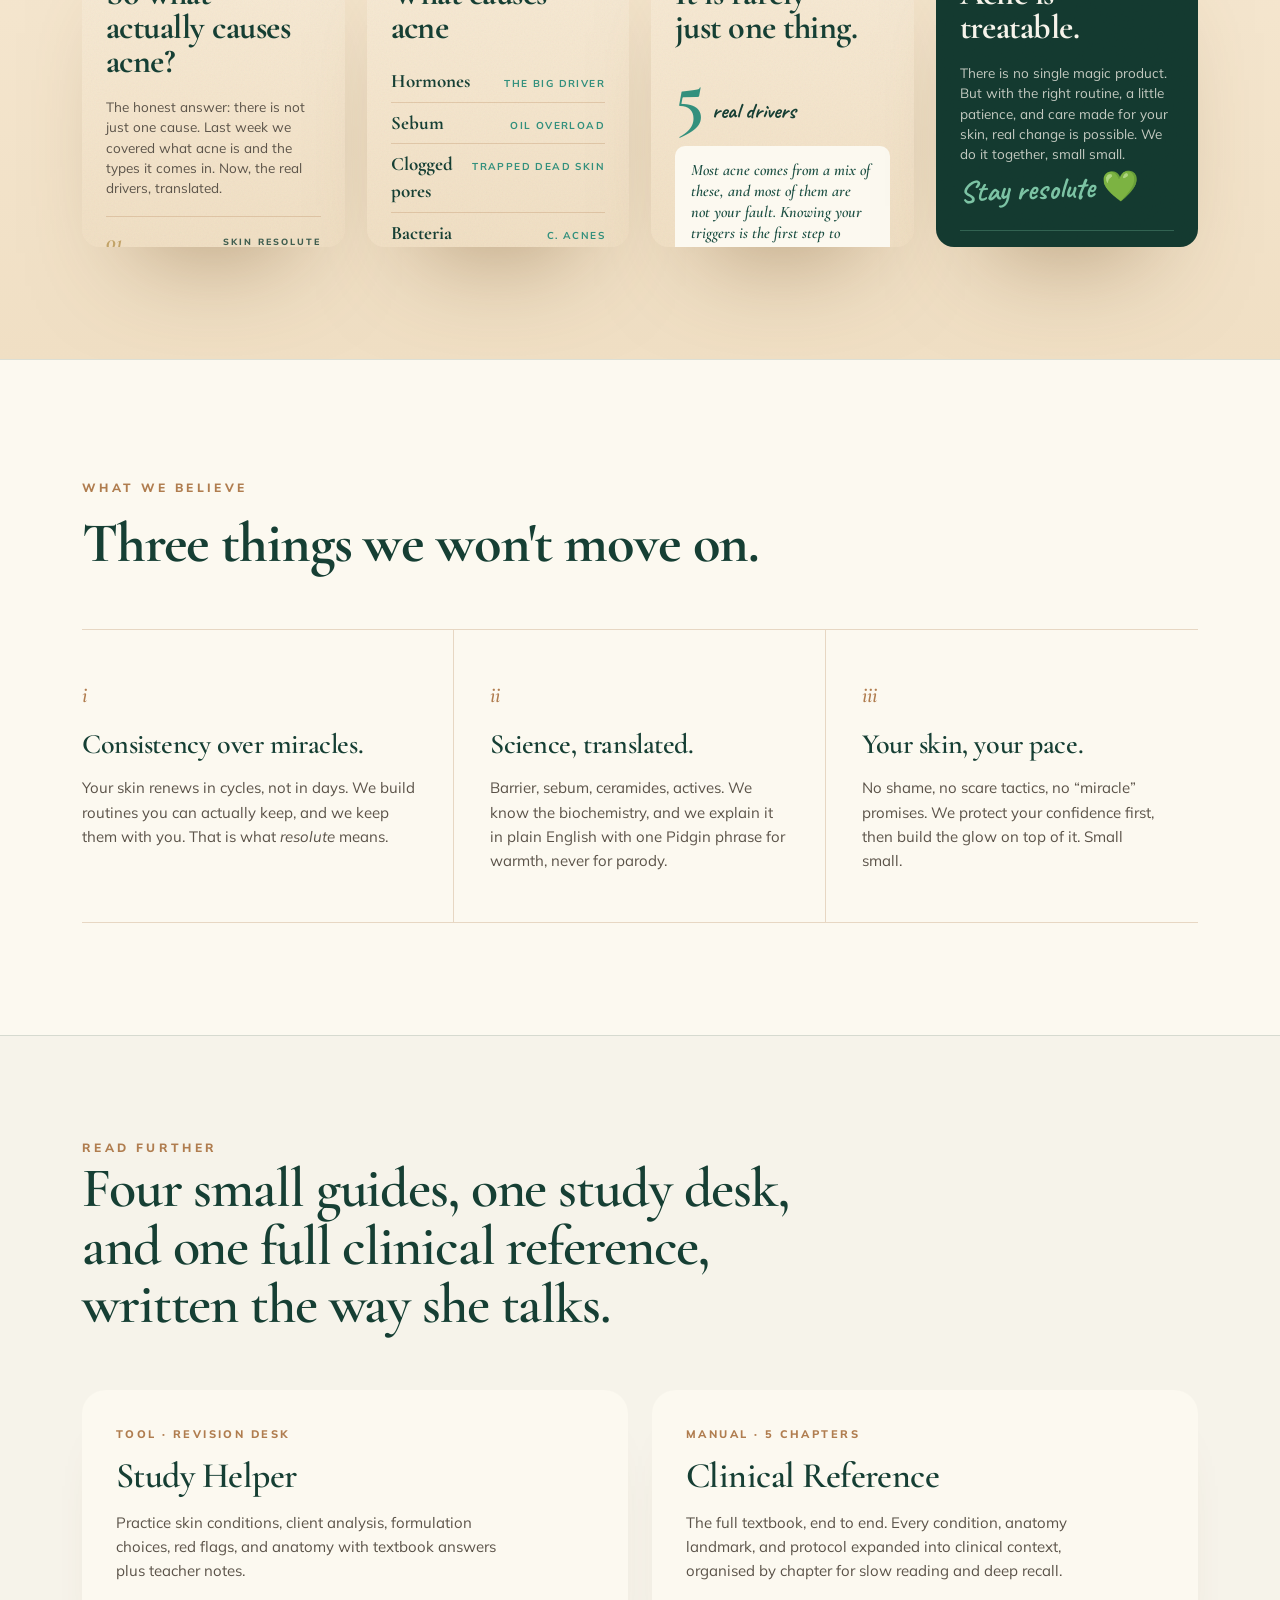
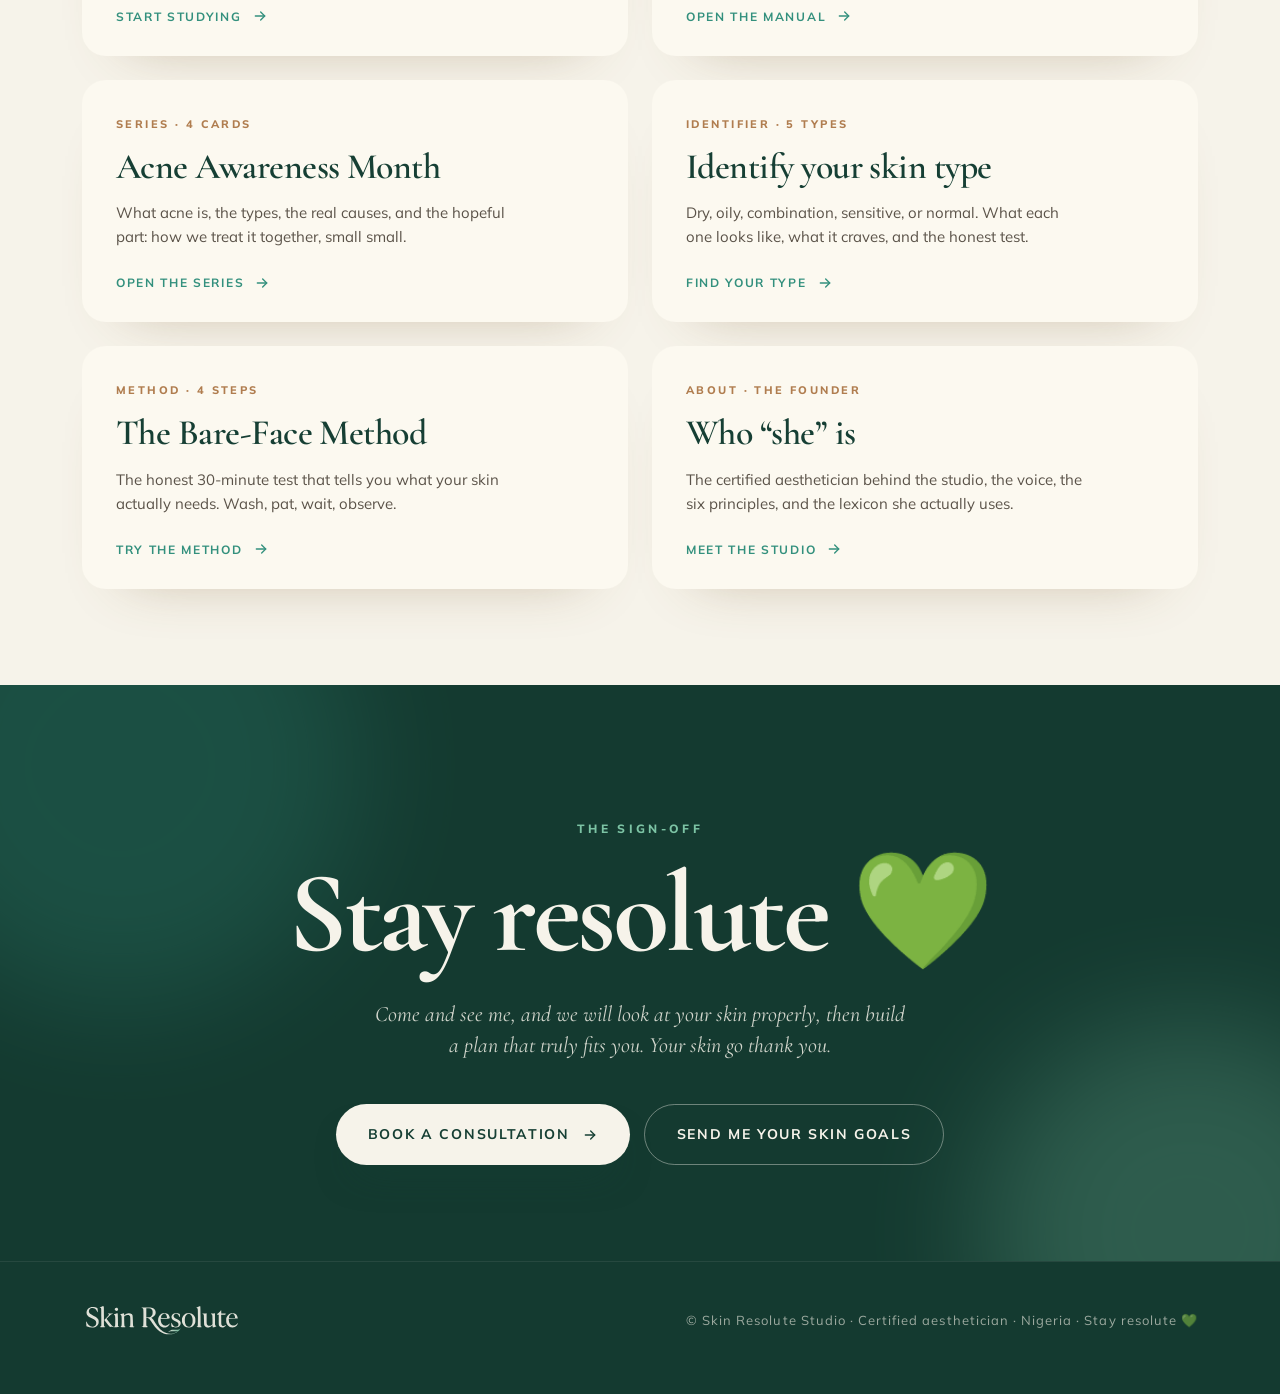
==== commit 6ee68b76: "Integrate updates from new/ folder: updated pages, reference.html, anatomy diagrams, Fitzpatrick & s" ====
--- a/index.html
+++ b/index.html
@@ -380,6 +380,7 @@
       <a href="skin-types.html">Skin Types</a>
       <a href="bare-face-method.html">Bare-Face</a>
       <a href="study-helper.html">Study Desk</a>
+      <a href="reference.html">Reference</a>
       <a href="voice.html">Voice</a>
       <a href="uv-index.html">UV Index</a>
       <button type="button" class="mode-toggle" data-od-id="mode-toggle" aria-label="Reading in Faithful mode. Tap to switch.">
@@ -692,14 +693,20 @@
   <section class="detail-links" data-od-id="detail-links">
     <div class="wrap">
       <span class="eyebrow">Read further</span>
-      <h2>Four small guides and one study desk, written the way she talks.</h2>
+      <h2>Four small guides, one study desk, and one full clinical reference, written the way she talks.</h2>
 
       <div class="detail-grid">
-        <a class="dlink" href="study-helper-v2.html" data-od-id="link-study-helper">
+        <a class="dlink" href="study-helper.html" data-od-id="link-study-helper">
           <span class="d-eyebrow">Tool · revision desk</span>
           <h3>Study Helper</h3>
           <p>Practice skin conditions, client analysis, formulation choices, red flags, and anatomy with textbook answers plus teacher notes.</p>
           <span class="arrow">Start studying <svg viewBox="0 0 24 24" fill="none" stroke="currentColor" stroke-width="2" stroke-linecap="round" stroke-linejoin="round"><path d="M5 12h14"/><path d="M13 6l6 6-6 6"/></svg></span>
+        </a>
+        <a class="dlink" href="reference.html" data-od-id="link-reference">
+          <span class="d-eyebrow">Manual · 5 chapters</span>
+          <h3>Clinical Reference</h3>
+          <p>The full textbook, end to end. Every condition, anatomy landmark, and protocol expanded into clinical context, organised by chapter for slow reading and deep recall.</p>
+          <span class="arrow">Open the manual <svg viewBox="0 0 24 24" fill="none" stroke="currentColor" stroke-width="2" stroke-linecap="round" stroke-linejoin="round"><path d="M5 12h14"/><path d="M13 6l6 6-6 6"/></svg></span>
         </a>
         <a class="dlink" href="acne-awareness.html" data-od-id="link-acne">
           <span class="d-eyebrow">Series · 4 cards</span>
--- a/theme.css
+++ b/theme.css
@@ -481,30 +481,33 @@
 }
 
 /* ============================================================
-   Responsive
-   ============================================================ */
-/* ============================================================
    Mobile nav toggle — hamburger (hidden on desktop)
    ============================================================ */
+/* ============================================================
+   NAV DRAWER — always-hamburger, full-screen panel when open
+   ============================================================ */
 .nav-toggle{
-  display: none;
-  width: 38px; height: 38px;
-  padding: 8px;
+  display: inline-flex;
+  align-items: center;
+  justify-content: center;
+  width: 42px; height: 42px;
+  padding: 10px;
   background: transparent;
   border: 0;
-  border-radius: 8px;
+  border-radius: 10px;
   cursor: pointer;
   flex: none;
   transition: background .15s;
 }
 .nav-toggle:hover{ background: color-mix(in srgb, var(--fg) 8%, transparent); }
+.nav-toggle:focus-visible{ outline: 2px solid var(--accent); outline-offset: 2px; }
 .nav-toggle .bar{
   display: block;
   width: 22px; height: 2px;
   background: var(--fg);
   border-radius: 1px;
   position: relative;
-  transition: background .15s;
+  transition: background .2s;
 }
 .nav-toggle .bar::before,
 .nav-toggle .bar::after{
@@ -514,31 +517,128 @@
   width: 100%; height: 2px;
   background: var(--fg);
   border-radius: 1px;
-  transition: transform .2s, top .2s;
+  transition: transform .25s cubic-bezier(0.2,0,0,1), top .25s cubic-bezier(0.2,0,0,1);
 }
 .nav-toggle .bar::before{ top: -7px; }
 .nav-toggle .bar::after{ top: 7px; }
-/* Open state — hamburger → X */
+
+/* Links hidden by default — shown inside the drawer when open */
+nav.links > a{ display: none; }
+
+/* DRAWER OPEN STATE — full-screen overlay */
+nav.links.nav-open{
+  position: fixed;
+  inset: 0;
+  z-index: 100;
+  flex-direction: column;
+  justify-content: center;
+  align-items: center;
+  gap: 0;
+  background: color-mix(in srgb, var(--bg) 97%, transparent);
+  backdrop-filter: blur(28px) saturate(150%);
+  -webkit-backdrop-filter: blur(28px) saturate(150%);
+  padding: 80px 32px 60px;
+  overflow-y: auto;
+  animation: drawer-fade-in .2s ease;
+}
+
+nav.links.nav-open::before{
+  content: "Skin Resolute";
+  font-family: var(--font-display);
+  font-style: italic;
+  font-size: 17px;
+  font-weight: 500;
+  letter-spacing: -.01em;
+  color: color-mix(in srgb, var(--fg) 35%, transparent);
+  position: absolute;
+  top: 26px;
+  left: 32px;
+}
+
+nav.links.nav-open > a{
+  display: block;
+  font-family: var(--font-display);
+  font-size: clamp(22px, 3.5vw, 30px);
+  font-weight: 500;
+  letter-spacing: -.01em;
+  text-transform: none;
+  opacity: 1;
+  padding: 10px 32px;
+  text-align: center;
+  color: var(--fg);
+  animation: drawer-link-in .35s cubic-bezier(0.2,0,0,1) both;
+  border: 0;
+  width: auto;
+}
+nav.links.nav-open > a:nth-child(1){ animation-delay: .04s; }
+nav.links.nav-open > a:nth-child(2){ animation-delay: .08s; }
+nav.links.nav-open > a:nth-child(3){ animation-delay: .12s; }
+nav.links.nav-open > a:nth-child(4){ animation-delay: .16s; }
+nav.links.nav-open > a:nth-child(5){ animation-delay: .20s; }
+nav.links.nav-open > a:nth-child(6){ animation-delay: .24s; }
+nav.links.nav-open > a:nth-child(7){ animation-delay: .28s; }
+nav.links.nav-open > a:nth-child(8){ animation-delay: .32s; }
+
+nav.links.nav-open > a:hover{ color: var(--accent); }
+nav.links.nav-open > a.active{ color: var(--accent); }
+nav.links.nav-open > a.active::before{
+  content: "";
+  display: inline-block;
+  width: 7px; height: 7px;
+  border-radius: 50%;
+  background: var(--accent);
+  margin-right: 14px;
+  vertical-align: middle;
+  transform: translateY(-4px);
+}
+
+nav.links.nav-open .mode-toggle{
+  position: absolute;
+  bottom: 44px;
+  left: 50%;
+  transform: translateX(-50%);
+  padding: 12px 22px 12px 14px;
+  font-size: 12px;
+}
+
+nav.links.nav-open .nav-toggle{
+  position: absolute;
+  top: 18px;
+  right: 28px;
+  z-index: 101;
+}
+
+/* Hamburger → X (kept from original, works inside drawer too) */
 nav.links.nav-open .nav-toggle .bar{ background: transparent; }
 nav.links.nav-open .nav-toggle .bar::before{ transform: rotate(45deg); top: 0; }
 nav.links.nav-open .nav-toggle .bar::after{ transform: rotate(-45deg); top: 0; }
 
+/* Body scroll lock */
+body.nav-locked{ overflow: hidden; }
+/* Kill header backdrop-filter when nav is open — its filter creates a
+   containing block that traps position:fixed children inside the
+   header's ~70px height instead of the viewport. */
+body.nav-locked header.top{
+  backdrop-filter: none;
+  -webkit-backdrop-filter: none;
+  background: transparent;
+  border-bottom-color: transparent;
+}
+
+@keyframes drawer-fade-in{
+  from{ opacity: 0; }
+  to{ opacity: 1; }
+}
+@keyframes drawer-link-in{
+  from{ opacity: 0; transform: translateY(10px); }
+  to{ opacity: 1; transform: translateY(0); }
+}
+
+/* ============================================================
+   Responsive
+   ============================================================ */
 @media (max-width: 980px){
   section{ padding: 88px 0; }
-  nav.links{ gap: 14px; }
-  .nav-toggle{ display: inline-flex; align-items: center; justify-content: center; }
-  nav.links a{ display: none; }
-  nav.links.nav-open{ flex-wrap: wrap; }
-  nav.links.nav-open a{
-    display: block;
-    width: 100%;
-    padding: 14px 0;
-    border-top: 1px solid var(--line);
-    text-align: center;
-    font-size: 13px;
-  }
-  nav.links.nav-open a:last-of-type{ border-bottom: 1px solid var(--line); }
-  nav.links.nav-open a.active::before{ display: none; }
 }
 @media (max-width: 620px){
   .wrap, .wrap-narrow{ padding: 0 22px; }
